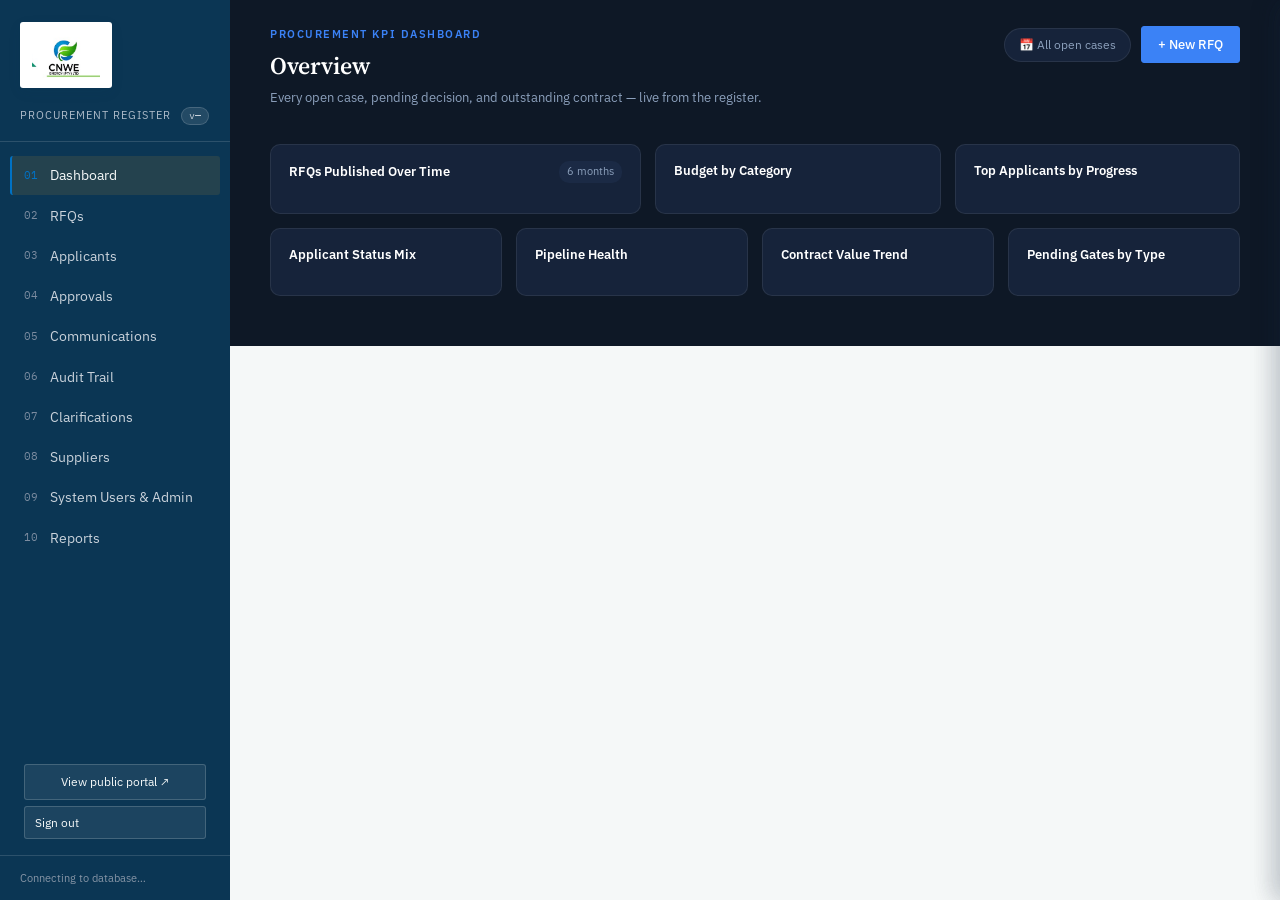
==== admin.html @ 9f0f5bbd "Remove Chart.js script from admin.html" ====
<!DOCTYPE html>
<!-- RFQ Hub — version 2.38.4 (2026-08-27). See VERSION_INFO in the script for the full changelog. -->
<html lang="en">
<head>
<meta charset="UTF-8">
<meta name="viewport" content="width=device-width, initial-scale=1.0">
<link rel="preconnect" href="https://fonts.googleapis.com">
<link href="https://fonts.googleapis.com/css2?family=Source+Serif+4:opsz,wght@8..60,400;8..60,600;8..60,700&family=IBM+Plex+Sans:wght@400;500;600&family=IBM+Plex+Mono:wght@400;500&display=swap" rel="stylesheet">
<link rel="stylesheet" href="styles.css">
<link rel="manifest" href="manifest.json">
<link rel="icon" href="favicon-32.png">
<link rel="apple-touch-icon" href="apple-touch-icon.png">
<meta name="theme-color" content="#0B3654">
<title>CNWE Energy (Pty) Ltd — Admin Console</title>
</head>
<body>

<div id="app">
  <button class="mobile-nav-toggle" id="mobile-nav-toggle" onclick="toggleSidebar()" aria-label="Open menu">☰</button>
  <div class="sidebar" id="sidebar">
    <div class="brand">
      <div class="logo-plate"><img src="[data-uri]" alt="CNWE Energy logo"></div>
      <div class="sub">Procurement Register <span class="version-badge" id="version-badge" title="Loading changelog…">v—</span></div>
    </div>
    <nav class="tabs" id="tabs">
      <div class="tab active" data-view="dashboard"><span class="num">01</span><span class="label">Dashboard</span></div>
      <div class="tab" data-view="rfqs"><span class="num">02</span><span class="label">RFQs</span></div>
      <div class="tab" data-view="applicants"><span class="num">03</span><span class="label">Applicants</span></div>
      <div class="tab" data-view="approvals"><span class="num">04</span><span class="label">Approvals</span></div>
      <div class="tab" data-view="comms"><span class="num">05</span><span class="label">Communications</span></div>
      <div class="tab" data-view="audit"><span class="num">06</span><span class="label">Audit Trail</span></div>
      <div class="tab" data-view="clarifications"><span class="num">07</span><span class="label">Clarifications</span></div>
      <div class="tab" data-view="suppliers"><span class="num">08</span><span class="label">Suppliers</span></div>
      <div class="tab" data-view="employees"><span class="num">09</span><span class="label">System Users &amp; Admin</span></div>
      <div class="tab" data-view="reports"><span class="num">10</span><span class="label">Reports</span></div>
    </nav>
    <div class="role-toggle">
      <a id="btn-public" href="index.html" target="_blank" rel="noopener" style="display:block; text-align:center; text-decoration:none;">View public portal ↗</a>
      <button id="install-btn-sidebar" style="display:none; margin-top:6px;" onclick="triggerInstall()">📥 Install as desktop app</button>
      <button id="btn-signout" style="margin-top:6px;">Sign out</button>
    </div>
    <div class="sidebar-foot" id="sidebar-foot">Connecting to database…</div>
  </div>

  <main id="admin-main">

    <!-- DASHBOARD -->
    <section class="view active" id="view-dashboard">
      <div class="kpi-dash">
        <div class="kd-topbar">
          <div>
            <div class="kd-eyebrow">Procurement KPI Dashboard</div>
            <h2 class="kd-title">Overview</h2>
            <div class="kd-desc">Every open case, pending decision, and outstanding contract — live from the register.</div>
          </div>
          <div style="display:flex; align-items:center; gap:10px;">
            <span class="kd-chip">📅 All open cases</span>
            <button class="btn gold" onclick="openNewRfq()">+ New RFQ</button>
          </div>
        </div>

        <div class="kd-stats" id="kd-stats"></div>

        <div class="kd-grid">
          <div class="kd-panel">
            <div class="kd-panel-head"><h4>RFQs Published Over Time</h4><span class="kd-tag">6 months</span></div>
            <div id="kd-bars"></div>
          </div>
          <div class="kd-panel">
            <div class="kd-panel-head"><h4>Budget by Category</h4></div>
            <div id="kd-donut1"></div>
          </div>
          <div class="kd-panel">
            <div class="kd-panel-head"><h4>Top Applicants by Progress</h4></div>
            <div id="kd-rank"></div>
          </div>
        </div>

        <div class="kd-grid2">
          <div class="kd-panel">
            <div class="kd-panel-head"><h4>Applicant Status Mix</h4></div>
            <div id="kd-donut2"></div>
          </div>
          <div class="kd-panel">
            <div class="kd-panel-head"><h4>Pipeline Health</h4></div>
            <div id="kd-gauge"></div>
          </div>
          <div class="kd-panel">
            <div class="kd-panel-head"><h4>Contract Value Trend</h4></div>
            <div id="kd-line"></div>
          </div>
          <div class="kd-panel">
            <div class="kd-panel-head"><h4>Pending Gates by Type</h4></div>
            <div id="kd-minibar"></div>
          </div>
        </div>
      </div>
    </section>

    <!-- RFQs -->
    <section class="view" id="view-rfqs">
      <div class="page-head">
        <div>
          <div class="eyebrow">Register</div>
          <h1>Requests for quotation</h1>
          <div class="desc">Each RFQ carries a controlled status — nothing here is free text.</div>
        </div>
        <div style="display:flex; gap:8px;">
          <button class="btn secondary" onclick="printRfqList()">🖨 Print / Download List</button>
          <button class="btn gold" onclick="openNewRfq()">+ New RFQ</button>
        </div>
      </div>
      <div style="display:flex; gap:10px; flex-wrap:wrap; margin-bottom:14px;">
        <select id="rfq-filter-category" onchange="renderRfqs()" style="width:auto; min-width:160px;"><option value="all">All types</option></select>
        <select id="rfq-filter-status" onchange="renderRfqs()" style="width:auto; min-width:160px;"><option value="all">All statuses</option></select>
        <label style="display:flex; align-items:center; gap:6px; margin:0; font-weight:400; font-size:12.5px; color:var(--ink-2);">Closes after
          <input type="date" id="rfq-filter-date-from" onchange="renderRfqs()" style="width:auto;">
        </label>
        <label style="display:flex; align-items:center; gap:6px; margin:0; font-weight:400; font-size:12.5px; color:var(--ink-2);">Closes before
          <input type="date" id="rfq-filter-date-to" onchange="renderRfqs()" style="width:auto;">
        </label>
        <button class="btn secondary small" onclick="clearRfqFilters()">Clear filters</button>
      </div>
      <div class="panel">
        <div class="panel-body" style="padding:0;">
          <table id="rfq-table"></table>
        </div>
      </div>
    </section>

    <!-- CLARIFICATIONS -->
    <section class="view" id="view-clarifications">
      <div class="page-head">
        <div>
          <div class="eyebrow">Q&amp;A</div>
          <h1>Requests for clarification</h1>
          <div class="desc">Questions from prospective bidders. Answer privately to just them, or publish so every current and future bidder on that tender sees the same information.</div>
        </div>
        <div style="display:flex; gap:10px; align-items:center; flex-wrap:wrap;">
          <select id="clar-filter-rfq" onchange="renderClarifications()" style="width:auto; min-width:220px;"><option value="all">All RFQs</option></select>
          <button class="btn gold" id="btn-issue-addendum" onclick="openIssueAddendum()" style="display:none;">+ Issue addendum</button>
        </div>
      </div>
      <div class="panel">
        <div class="panel-body" style="padding:0;">
          <table id="clar-table"></table>
        </div>
      </div>
    </section>

    <section class="view" id="view-suppliers">
      <div class="page-head">
        <div>
          <div class="eyebrow">Registry</div>
          <h1>Supplier database</h1>
          <div class="desc">Businesses registered on the Contractor Hub, synced here automatically — plus anyone added directly. Click a row for their full profile and documents.</div>
        </div>
        <button class="btn gold" onclick="openAddSupplier()">+ Add supplier</button>
      </div>
      <div style="display:flex; gap:10px; flex-wrap:wrap; margin-bottom:14px;">
        <input type="text" id="sup-search" placeholder="Search name, company, or email…" oninput="renderSuppliers()" style="max-width:320px;">
        <select id="sup-filter-province" onchange="renderSuppliers()"><option value="all">All provinces</option></select>
      </div>
      <div class="panel">
        <div class="panel-body" style="padding:0;">
          <table id="suppliers-table"></table>
        </div>
      </div>
    </section>

    <!-- APPLICANTS (kanban) -->
    <section class="view" id="view-applicants">
      <div class="page-head">
        <div>
          <div class="eyebrow">Case pipeline</div>
          <h1>Applicant pipeline</h1>
          <div class="desc">Applicants move stage by stage — no one skips a gate without a recorded approval.</div>
        </div>
        <select id="rfq-filter" style="width:auto;" onchange="renderApplicants()"></select>
      </div>
      <div class="kanban-scroll">
        <div class="kanban" id="kanban"></div>
      </div>
    </section>

    <!-- APPROVALS -->
    <section class="view" id="view-approvals">
      <div class="page-head">
        <div>
          <div class="eyebrow">Decision gates</div>
          <h1>Approvals awaiting a decision-maker</h1>
          <div class="desc">The system can flag missing information and calculate scores — it never decides a winner on its own.</div>
        </div>
      </div>
      <div id="approvals-list"></div>

      <div class="page-head" style="margin-top:8px;">
        <div>
          <div class="eyebrow">Evaluation</div>
          <h1 style="font-size:20px;">Scores &amp; ranking</h1>
          <div class="desc">Every applicant scored against the same fixed criteria, ranked highest to lowest, so a recommendation points to a number — not a preference.</div>
        </div>
        <select id="rank-filter-rfq" onchange="renderRankings()" style="width:auto; min-width:220px;"><option value="all">All RFQs</option></select>
        <select id="rank-sort-by" onchange="renderRankings()" style="width:auto; min-width:150px;">
          <option value="score">Sort by score</option>
          <option value="price">Sort by price</option>
        </select>
      </div>
      <div class="panel">
        <div class="panel-body" style="padding:0;">
          <div id="rank-table"></div>
        </div>
      </div>
    </section>

    <!-- COMMUNICATIONS -->
    <section class="view" id="view-comms">
      <div class="page-head">
        <div>
          <div class="eyebrow">Templates</div>
          <h1>Automated communications</h1>
          <div class="desc">Every message merges the RFQ number, RFQ title, applicant name, business name and reference — and every regret or progression email requires approval before release.</div>
        </div>
      </div>
      <div id="comms-list"></div>

      <div class="page-head" style="margin-top:8px;">
        <div>
          <div class="eyebrow">Live activity</div>
          <h1 style="font-size:20px;">Email log</h1>
          <div class="desc" id="email-log-status">Every triggered email is logged here, whether or not real sending is configured yet.</div>
        </div>
      </div>
      <div class="panel">
        <div class="panel-body" style="padding:0;">
          <table id="email-log-table"></table>
        </div>
      </div>
    </section>

    <!-- AUDIT -->
    <section class="view" id="view-audit">
      <div class="page-head">
        <div>
          <div class="eyebrow">Immutable record</div>
          <h1>Audit trail</h1>
          <div class="desc">Every action is date- and time-stamped. Nothing here can be deleted — only superseded by a new entry.</div>
        </div>
        <button class="btn secondary" onclick="exportAudit()">Export as .txt</button>
      </div>
      <div class="panel"><div class="panel-body" id="audit-list"></div></div>
    </section>

    <!-- EMPLOYEES -->
    <section class="view" id="view-employees">
      <div class="page-head">
        <div>
          <div class="eyebrow">Access control</div>
          <h1>System Users &amp; Admin</h1>
          <div class="desc">Manage who can sign in and what they can do. More admin tools will live here over time.</div>
        </div>
      </div>
      <div class="panel">
        <div class="panel-head"><h3>Employee Access</h3><button class="btn gold small" onclick="openAddEmployee()">+ Add employee</button></div>
        <div class="panel-body" style="padding:0 18px 12px 18px; font-size:12.5px; color:var(--ink-3);">Everyone below can sign in to the admin console. What they can actually do depends on the permissions ticked per person — no permissions means read-only access. Only a super admin can add, edit, or remove employees.</div>
        <div class="panel-body" style="padding:0;">
          <table id="employees-table"></table>
        </div>
      </div>
    </section>

    <!-- REPORTS -->
    <section class="view" id="view-reports">
      <div class="page-head">
        <div>
          <div class="eyebrow">Insights</div>
          <h1>Reports</h1>
          <div class="desc">Select a date range and sections, then generate a branded report you can download as PDF or Word.</div>
        </div>
      </div>
      <div class="panel">
        <div class="panel-head"><h3>Report Settings</h3></div>
        <div class="panel-body" style="padding:18px;">
          <div style="display:flex; flex-wrap:wrap; gap:16px; align-items:flex-end; margin-bottom:20px;">
            <div>
              <label style="font-weight:600; display:block; margin-bottom:6px; font-size:13px; color:var(--ink-2);">From</label>
              <input type="date" id="cnwe-report-date-from" style="padding:8px 12px; border:1px solid var(--stroke); border-radius:var(--radius); font-size:14px; background:var(--paper-2); color:var(--ink);">
            </div>
            <div>
              <label style="font-weight:600; display:block; margin-bottom:6px; font-size:13px; color:var(--ink-2);">To</label>
              <input type="date" id="cnwe-report-date-to" style="padding:8px 12px; border:1px solid var(--stroke); border-radius:var(--radius); font-size:14px; background:var(--paper-2); color:var(--ink);">
            </div>
            <div style="display:flex; gap:8px;">
              <button class="btn secondary small" onclick="setCnweReportRange('week')">This Week</button>
              <button class="btn secondary small" onclick="setCnweReportRange('month')">This Month</button>
              <button class="btn secondary small" onclick="setCnweReportRange('quarter')">This Quarter</button>
              <button class="btn secondary small" onclick="setCnweReportRange('year')">This Year</button>
            </div>
          </div>
          <div style="margin-bottom:20px;">
            <label style="font-weight:600; display:block; margin-bottom:8px; font-size:13px; color:var(--ink-2);">Include in Report:</label>
            <div style="display:flex; flex-wrap:wrap; gap:12px;">
              <label style="display:flex; align-items:center; gap:6px; font-size:13px; cursor:pointer; color:var(--ink);"><input type="checkbox" id="cnwe-rpt-summary" checked> Executive Summary</label>
              <label style="display:flex; align-items:center; gap:6px; font-size:13px; cursor:pointer; color:var(--ink);"><input type="checkbox" id="cnwe-rpt-rfqs" checked> RFQ Register</label>
              <label style="display:flex; align-items:center; gap:6px; font-size:13px; cursor:pointer; color:var(--ink);"><input type="checkbox" id="cnwe-rpt-status-chart" checked> RFQ Status Chart</label>
              <label style="display:flex; align-items:center; gap:6px; font-size:13px; cursor:pointer; color:var(--ink);"><input type="checkbox" id="cnwe-rpt-apps-chart" checked> Applications per RFQ</label>
              <label style="display:flex; align-items:center; gap:6px; font-size:13px; cursor:pointer; color:var(--ink);"><input type="checkbox" id="cnwe-rpt-suppliers" checked> Supplier Overview</label>
              <label style="display:flex; align-items:center; gap:6px; font-size:13px; cursor:pointer; color:var(--ink);"><input type="checkbox" id="cnwe-rpt-submissions" checked> Submission Status</label>
              <label style="display:flex; align-items:center; gap:6px; font-size:13px; cursor:pointer; color:var(--ink);"><input type="checkbox" id="cnwe-rpt-clarifications" checked> Clarifications</label>
            </div>
          </div>
          <div style="display:flex; gap:10px; flex-wrap:wrap;">
            <button class="btn gold" onclick="generateCnweReport()">Generate Report</button>
            <button class="btn secondary" id="cnwe-report-pdf-btn" style="display:none;" onclick="downloadCnweReportPDF()">Download PDF</button>
            <button class="btn secondary" id="cnwe-report-word-btn" style="display:none;" onclick="downloadCnweReportWord()">Download Word</button>
          </div>
        </div>
      </div>
      <div id="cnwe-report-output" style="margin-top:20px;"></div>
    </section>

  </main>

  <!-- ================= LOGIN ================= -->
  <div id="login-view" style="width:100%; min-height:100vh; align-items:center; justify-content:center; background:#0E1826;">
    <div class="login-card">
      <div class="logo-plate" style="margin-bottom:14px;"><img src="" alt="" id="login-logo-slot"></div>
      <h2 class="serif" style="margin:0 0 4px 0; font-size:20px; color:#fff;">Staff sign in</h2>
      <div style="font-size:12.5px; color:#8CA0BC; margin-bottom:18px;">RFQ Hub admin console — authorised procurement staff only.</div>
      <label style="color:#C9D2DB;">Email</label>
      <input type="text" id="login-email" placeholder="you@company.com" autocomplete="username">
      <label style="color:#C9D2DB;">Password</label>
      <input type="password" id="login-password" placeholder="••••••••" autocomplete="current-password">
      <div id="login-error" style="display:none; color:#F87171; font-size:12px; margin-top:10px;"></div>
      <button class="btn gold" id="login-submit-btn" style="width:100%; margin-top:16px;" onclick="acknowledgePopiaThenSubmit()">Sign in</button>
      <a class="btn secondary" style="display:block; width:100%; margin-top:8px; background:transparent; border-color:rgba(255,255,255,0.18); color:#C9D2DB; text-align:center; text-decoration:none; box-sizing:border-box;" href="index.html">← Back to public portal</a>
      <button class="btn secondary" id="install-btn-login" style="display:none; width:100%; margin-top:8px; background:transparent; border-color:rgba(255,255,255,0.18); color:#C9D2DB;" onclick="triggerInstall()">📥 Install as desktop app</button>
    </div>

  </div>

  <div id="change-password-view" style="display:none; width:100%; min-height:100vh; align-items:center; justify-content:center; background:#0E1826;">
    <div class="login-card">
      <div class="logo-plate" style="margin-bottom:14px;"><img src="" alt="" id="cp-logo-slot"></div>
      <h2 class="serif" style="margin:0 0 4px 0; font-size:20px; color:#fff;">Set your password</h2>
      <div style="font-size:12.5px; color:#8CA0BC; margin-bottom:18px;">This is your first time signing in. Choose a password only you know before continuing — the temporary one you were given won't work again after this.</div>
      <label style="color:#C9D2DB;">New password</label>
      <input type="password" id="cp-password" placeholder="At least 8 characters" autocomplete="new-password">
      <label style="color:#C9D2DB;">Confirm new password</label>
      <input type="password" id="cp-password-confirm" placeholder="Re-enter the same password" autocomplete="new-password">
      <div id="cp-error" style="display:none; color:#F87171; font-size:12px; margin-top:10px;"></div>
      <button class="btn gold" id="cp-submit-btn" style="width:100%; margin-top:16px;" onclick="submitPasswordChange()">Set password and continue</button>
    </div>
  </div>
</div>

<div class="overlay" id="overlay" onclick="closeAll()"></div>

<div class="modal" id="modal-popia-signin">
  <div class="modal-head"><h3>Your information is protected</h3><button class="drawer-close" style="position:static;" onclick="closeAll()">✕</button></div>
  <div class="modal-body" style="font-size:13px; color:var(--ink-2); line-height:1.6;">
    <p style="margin-top:0;">This admin console processes personal information relating to tender applicants and staff — including names, contact details, submitted documents, and records of decisions and system activity.</p>
    <p style="margin-bottom:0;">All information is handled in accordance with South Africa's <strong>Protection of Personal Information Act (POPIA)</strong>. Access is restricted to authorised staff, and every action in this system is logged for accountability.</p>
  </div>
  <div class="modal-foot">
    <button class="btn gold" onclick="acknowledgePopia('signin')">I understand — continue</button>
  </div>
</div>

<div class="drawer" id="applicant-drawer">
  <div class="drawer-head">
    <button class="drawer-close" onclick="closeAll()">✕</button>
    <div class="eyebrow" id="ad-ref"></div>
    <h2 class="serif" id="ad-business" style="margin:2px 0 4px 0; font-size:19px;"></h2>
    <div id="ad-status"></div>
  </div>
  <div class="drawer-body">
    <h3 style="font-size:13px; text-transform:uppercase; letter-spacing:0.06em; color:var(--ink-3); margin-bottom:8px;">Case details</h3>
    <div id="ad-fields"></div>

    <div id="ad-proposal"></div>

    <h3 style="font-size:13px; text-transform:uppercase; letter-spacing:0.06em; color:var(--ink-3); margin:22px 0 4px 0;">Documents submitted</h3>
    <div id="ad-docs"></div>

    <div id="ad-evaluation"></div>

    <h3 style="font-size:13px; text-transform:uppercase; letter-spacing:0.06em; color:var(--ink-3); margin:22px 0 4px 0;">Assigned to</h3>
    <div id="ad-assigned"></div>

    <div id="ad-info-requests"></div>

    <h3 style="font-size:13px; text-transform:uppercase; letter-spacing:0.06em; color:var(--ink-3); margin:22px 0 4px 0;">Advance stage</h3>
    <div id="ad-actions" style="display:flex; gap:8px; flex-wrap:wrap; margin-bottom:8px;"></div>

    <h3 style="font-size:13px; text-transform:uppercase; letter-spacing:0.06em; color:var(--ink-3); margin:22px 0 4px 0;">Status history</h3>
    <div class="timeline" id="ad-timeline"></div>
  </div>
</div>

<div class="drawer" id="supplier-drawer">
  <div class="drawer-head">
    <button class="drawer-close" onclick="closeAll()">✕</button>
    <div class="eyebrow" id="sd-ref"></div>
    <h2 class="serif" id="sd-company" style="margin:2px 0 4px 0; font-size:19px;"></h2>
    <div id="sd-status"></div>
  </div>
  <div class="drawer-body">
    <h3 style="font-size:13px; text-transform:uppercase; letter-spacing:0.06em; color:var(--ink-3); margin-bottom:8px;">Contact details</h3>
    <div id="sd-contact-fields"></div>

    <h3 style="font-size:13px; text-transform:uppercase; letter-spacing:0.06em; color:var(--ink-3); margin:22px 0 4px 0;">Business profile</h3>
    <div id="sd-profile-fields"></div>

    <h3 style="font-size:13px; text-transform:uppercase; letter-spacing:0.06em; color:var(--ink-3); margin:22px 0 4px 0;">Compliance documents</h3>
    <div id="sd-docs"></div>
  </div>
</div>

<div class="modal" id="modal-newrfq">
  <div class="modal-head"><h3 id="nr-modal-title">New RFQ record</h3><button class="drawer-close" style="position:static;" onclick="closeAll()">✕</button></div>
  <div class="modal-body">
    <label>Title</label>
    <input type="text" id="nr-title" placeholder="e.g. Supply of office furniture — regional offices">
    <label>Category</label>
    <input type="text" id="nr-category" placeholder="e.g. Goods, Works, Services">
    <label>Estimated budget (ZAR)</label>
    <input type="number" id="nr-budget" placeholder="e.g. 450000">
    <div class="modal-date-row">
      <div style="flex:1;"><label>Opens</label><input type="date" id="nr-open"></div>
      <div style="flex:1;"><label>Closes</label><input type="datetime-local" id="nr-close"></div>
    </div>
    <label>Province(s)</label>
    <div id="nr-provinces" style="display:flex; flex-wrap:wrap; gap:6px 16px; padding:10px 12px; background:var(--paper-2); border-radius:var(--radius); margin-bottom:4px;">
      <label style="display:flex; align-items:center; gap:5px; font-weight:400; margin:0;"><input type="checkbox" class="nr-province-cb" value="Eastern Cape" style="width:auto;"> Eastern Cape</label>
      <label style="display:flex; align-items:center; gap:5px; font-weight:400; margin:0;"><input type="checkbox" class="nr-province-cb" value="Free State" style="width:auto;"> Free State</label>
      <label style="display:flex; align-items:center; gap:5px; font-weight:400; margin:0;"><input type="checkbox" class="nr-province-cb" value="Gauteng" style="width:auto;"> Gauteng</label>
      <label style="display:flex; align-items:center; gap:5px; font-weight:400; margin:0;"><input type="checkbox" class="nr-province-cb" value="KwaZulu-Natal" style="width:auto;"> KwaZulu-Natal</label>
      <label style="display:flex; align-items:center; gap:5px; font-weight:400; margin:0;"><input type="checkbox" class="nr-province-cb" value="Limpopo" style="width:auto;"> Limpopo</label>
      <label style="display:flex; align-items:center; gap:5px; font-weight:400; margin:0;"><input type="checkbox" class="nr-province-cb" value="Mpumalanga" style="width:auto;"> Mpumalanga</label>
      <label style="display:flex; align-items:center; gap:5px; font-weight:400; margin:0;"><input type="checkbox" class="nr-province-cb" value="Northern Cape" style="width:auto;"> Northern Cape</label>
      <label style="display:flex; align-items:center; gap:5px; font-weight:400; margin:0;"><input type="checkbox" class="nr-province-cb" value="North West" style="width:auto;"> North West</label>
      <label style="display:flex; align-items:center; gap:5px; font-weight:400; margin:0;"><input type="checkbox" class="nr-province-cb" value="Western Cape" style="width:auto;"> Western Cape</label>
    </div>
    <div style="font-size:11.5px; color:var(--ink-3); margin:-2px 0 8px 0;">Select where this tender applies. When published, suppliers registered in any of these provinces (or registered for all provinces) are emailed automatically. Leave none selected to notify every active supplier regardless of province.</div>
    <label>Town / city (optional)</label>
    <input type="text" id="nr-town" placeholder="e.g. Boshof, or leave blank if not site-specific">
    <div style="font-size:11.5px; color:var(--ink-3); margin:-2px 0 8px 0;">Shown alongside the province(s) on the public listing, for tenderers' reference only — it has no effect on which suppliers get notified.</div>
    <label>Assign approver(s)</label>
    <div id="nr-approver-list"></div>
    <select id="nr-approver-add" onchange="if(this.value) addNrApprover(this.value); this.value='';">
      <option value="">+ Assign someone…</option>
    </select>
    <div style="font-size:11.5px; color:var(--ink-3); margin:4px 0 8px 0;">Only staff with Approve &amp; Publish RFQs permission are listed. Assigning someone new emails them that this RFQ needs their attention.</div>
    <label>Scope summary</label>
    <textarea id="nr-desc" placeholder="Short public-facing description of what's being procured"></textarea>

    <label>Required documents</label>
    <div style="font-size:11.5px; color:var(--ink-3); margin:-2px 0 8px 0;">These are shown to tenderers on the public listing before they apply, and they'll be asked to upload each one with their application.</div>
    <div id="nr-doclist"></div>
    <div style="display:flex; gap:8px; margin-top:6px;">
      <input type="text" id="nr-doc-input" placeholder="e.g. Tax clearance certificate" style="flex:1;">
      <label style="display:flex; align-items:center; gap:5px; margin:0; white-space:nowrap; font-weight:400;"><input type="checkbox" id="nr-doc-mandatory" checked style="width:auto;"> Mandatory</label>
      <button type="button" class="btn secondary small" onclick="addDocRequirement()">Add</button>
    </div>

    <label>Tender documents</label>
    <div style="font-size:11.5px; color:var(--ink-3); margin:-2px 0 8px 0;">Reference material for tenderers — specifications, drawings, terms, etc. Publicly downloadable once the RFQ is published.</div>
    <div id="nr-attachlist"></div>
    <label class="upload-btn" style="display:inline-block; margin-top:4px;">Choose file to attach<input type="file" id="nr-attach-input" onchange="handleRfqAttachment(this)" style="display:none;"></label>

    <div style="margin-top:14px; padding:10px 12px; background:var(--paper-2); border-radius:var(--radius); font-size:12px; color:var(--ink-2);" id="nr-modal-note">
      This record is created as <strong>Draft</strong>. Publishing requires sign-off from the Procurement Manager or delegated authority — recorded as a decision gate.
    </div>
  </div>
  <div class="modal-foot">
    <button class="btn secondary" onclick="closeAll()">Cancel</button>
    <button class="btn gold" id="nr-save-btn" onclick="createRfq()">Save as Draft</button>
  </div>
</div>

<div class="modal" id="modal-idle-warning">
  <div class="modal-head"><h3>Still there?</h3></div>
  <div class="modal-body">
    <p style="margin:0; font-size:13.5px; color:var(--ink-2); line-height:1.6;">You've been inactive for a while. For security, you'll be automatically signed out in about 2 minutes unless you confirm you're still here.</p>
  </div>
  <div class="modal-foot">
    <button class="btn gold" style="width:100%;" onclick="resetIdleTimer(); closeAll();">Stay signed in</button>
  </div>
</div>

<div class="modal" id="modal-evaluation">
  <div class="modal-head"><h3>Evaluate applicant</h3><button class="drawer-close" style="position:static;" onclick="closeAll()">✕</button></div>
  <div class="modal-body">
    <div id="eval-context" style="font-size:12.5px; color:var(--ink-3); margin-bottom:10px;"></div>
    <div id="eval-criteria-list"></div>
    <div style="margin-top:14px; padding-top:12px; border-top:1px solid var(--line); display:flex; justify-content:space-between; align-items:center;">
      <span style="font-weight:600; font-size:13px;">Total score</span>
      <span id="eval-total" class="mono" style="font-weight:600; font-size:16px;">0 / 100</span>
    </div>
    <label style="margin-top:14px; font-weight:600; display:block;">Conflict-of-interest declaration</label>
    <label style="display:flex; align-items:flex-start; gap:8px; margin-top:6px; font-weight:400;">
      <input type="radio" name="eval-coi" id="eval-coi-none" style="width:auto; margin-top:3px;" onchange="toggleEvalConflictUI()">
      <span>No, I have no conflict of interest regarding this vendor</span>
    </label>
    <label style="display:flex; align-items:flex-start; gap:8px; margin-top:6px; font-weight:400;">
      <input type="radio" name="eval-coi" id="eval-coi-yes" style="width:auto; margin-top:3px;" onchange="toggleEvalConflictUI()">
      <span>Yes, I have a conflict of interest — a personal, family, or financial connection, or anything else that could reasonably be seen to affect my scoring</span>
    </label>
    <div id="eval-coi-prompt-note" style="margin-top:10px; padding:10px 12px; background:var(--paper-2); border-radius:var(--radius); font-size:12px; color:var(--ink-2);">
      Please confirm whether you have a conflict of interest before this evaluation can be saved.
    </div>
    <div id="eval-conflict-notes-wrap" style="display:none; margin-top:8px;">
      <label>Nature of the conflict</label>
      <textarea id="eval-conflict-notes" placeholder="Describe the nature of the conflict"></textarea>
    </div>
    <div id="eval-coi-blocked-note" style="display:none; margin-top:10px; padding:10px 12px; background:#FBEAE6; border:1px solid var(--rust); border-radius:var(--radius); font-size:12px; color:var(--rust);">
      Because you've declared a conflict, you can't score this applicant yourself. Log your recusal below, then hand this case to a colleague who doesn't have a conflict.
    </div>
  </div>
  <div class="modal-foot">
    <button class="btn secondary" onclick="closeAll()">Cancel</button>
    <button class="btn gold" id="eval-save-btn" onclick="submitEvaluation()">Save evaluation</button>
    <button class="btn secondary" id="eval-recuse-btn" style="display:none;" onclick="submitEvalRecusal()">Log recusal &amp; step back</button>
  </div>
</div>

<div class="modal" id="modal-clarification-answer">
  <div class="modal-head"><h3>Answer this question</h3><button class="drawer-close" style="position:static;" onclick="closeAll()">✕</button></div>
  <div class="modal-body">
    <div id="clar-answer-context" style="font-size:13px; color:var(--ink); margin-bottom:12px; padding:10px 12px; background:var(--paper-2); border-radius:var(--radius);"></div>
    <label>Answer</label>
    <textarea id="clar-answer-text" placeholder="Your response to this question" style="min-height:100px;"></textarea>
    <label>Visibility</label>
    <div style="display:flex; flex-direction:column; gap:8px; margin-top:4px; font-size:13px;">
      <label style="display:flex; align-items:flex-start; gap:8px; margin:0; font-weight:400;">
        <input type="radio" name="clar-visibility" id="clar-vis-private" value="private" checked style="width:auto; margin-top:3px;">
        <span>Reply privately — only this bidder sees the answer</span>
      </label>
      <label style="display:flex; align-items:flex-start; gap:8px; margin:0; font-weight:400;">
        <input type="radio" name="clar-visibility" id="clar-vis-public" value="public" style="width:auto; margin-top:3px;">
        <span>Publish for all bidders — appears on the public tender listing, and every applicant who's already applied gets emailed</span>
      </label>
    </div>
  </div>
  <div class="modal-foot">
    <button class="btn secondary" onclick="closeAll()">Cancel</button>
    <button class="btn gold" onclick="submitClarificationAnswer()">Send answer</button>
  </div>
</div>

<div class="modal" id="modal-issue-addendum">
  <div class="modal-head"><h3>Issue an addendum / clarification</h3><button class="drawer-close" style="position:static;" onclick="closeAll()">✕</button></div>
  <div class="modal-body">
    <div style="font-size:13px; color:var(--ink); margin-bottom:12px; padding:10px 12px; background:var(--paper-2); border-radius:var(--radius);">Published straight to the public tender listing for the RFQ you choose, without needing a bidder to ask a question first.</div>
    <label>RFQ</label>
    <select id="add-rfq"></select>
    <label>Title</label>
    <input type="text" id="add-title" placeholder="e.g. Addendum 1 — Closing date extended / Clarification on site access">
    <label>Details</label>
    <textarea id="add-text" placeholder="The full text of the addendum or clarification" style="min-height:140px;"></textarea>
    <label style="display:flex; align-items:flex-start; gap:8px; margin-top:12px; font-weight:400; font-size:13px;">
      <input type="checkbox" id="add-notify" checked style="width:auto; margin-top:3px;">
      <span>Also email everyone who has already applied to this RFQ (excludes unsuccessful applicants)</span>
    </label>
  </div>
  <div class="modal-foot">
    <button class="btn secondary" onclick="closeAll()">Cancel</button>
    <button class="btn gold" onclick="submitIssueAddendum()">Publish addendum</button>
  </div>
</div>

<div class="modal" id="modal-info-request">
  <div class="modal-head"><h3>Request more information</h3><button class="drawer-close" style="position:static;" onclick="closeAll()">✕</button></div>
  <div class="modal-body">
    <div id="ir-context" style="font-size:13px; color:var(--ink); margin-bottom:12px; padding:10px 12px; background:var(--paper-2); border-radius:var(--radius);"></div>
    <label>What do you need from them?</label>
    <textarea id="ir-question" placeholder="e.g. Please provide an updated B-BBEE certificate, as the one on file has expired." style="min-height:100px;"></textarea>
    <p style="font-size:11px; color:var(--ink-3); margin-top:4px;">This is emailed to the applicant directly, along with a secure link where they can reply with text and upload documents. Write it as you'd want them to read it.</p>
  </div>
  <div class="modal-foot">
    <button class="btn secondary" onclick="closeAll()">Cancel</button>
    <button class="btn gold" onclick="submitInfoRequest()">Send request</button>
  </div>
</div>

<div class="modal" id="modal-add-supplier">
  <div class="modal-head"><h3>Add supplier</h3><button class="drawer-close" style="position:static;" onclick="closeAll()">✕</button></div>
  <div class="modal-body">
    <label>Company name</label>
    <input type="text" id="as-company" placeholder="Registered business name">
    <label>Contact name</label>
    <input type="text" id="as-name" placeholder="Name of the person to contact">
    <label>Email</label>
    <input type="email" id="as-email" placeholder="contact@company.co.za">
    <label>Phone</label>
    <input type="text" id="as-phone" placeholder="e.g. 082 123 4567 (optional)">
    <p style="font-size:11px; color:var(--ink-3); margin-top:4px;">Used only to notify this business when a new tender is published — not linked to any specific application.</p>
  </div>
  <div class="modal-foot">
    <button class="btn secondary" onclick="closeAll()">Cancel</button>
    <button class="btn gold" onclick="submitAddSupplier()">Add supplier</button>
  </div>
</div>

<div class="modal" id="modal-extend-date">
  <div class="modal-head"><h3>Extend closing date</h3><button class="drawer-close" style="position:static;" onclick="closeAll()">✕</button></div>
  <div class="modal-body">
    <div id="ext-context" style="font-size:12.5px; color:var(--ink-3); margin-bottom:10px;"></div>
    <label>New closing date</label>
    <input type="datetime-local" id="ext-new-date">
    <label>Reason for the extension</label>
    <textarea id="ext-reason" placeholder="This will be shown publicly on the tender listing, exactly as written"></textarea>
    <div style="margin-top:10px; padding:10px 12px; background:var(--paper-2); border-radius:var(--radius); font-size:12px; color:var(--ink-2);">
      No applications on this RFQ can be reviewed until it closes. Extending the date is the only change allowed while it's still open, and the new date and reason are published on the public listing for full transparency.
    </div>
  </div>
  <div class="modal-foot">
    <button class="btn secondary" onclick="closeAll()">Cancel</button>
    <button class="btn gold" onclick="submitExtendDate()">Extend &amp; publish notice</button>
  </div>
</div>

<div class="modal" id="modal-rfq-status-request">
  <div class="modal-head"><h3>Request a status change</h3><button class="drawer-close" style="position:static;" onclick="closeAll()">✕</button></div>
  <div class="modal-body">
    <div id="rsr-context" style="font-size:12.5px; color:var(--ink-3); margin-bottom:10px;"></div>
    <label>New status</label>
    <select id="rsr-target">
      <option value="Paused">Paused</option>
      <option value="Under Review">Under Review</option>
      <option value="Cancelled">Cancelled</option>
    </select>
    <label>Reason</label>
    <textarea id="rsr-reason" placeholder="Why is this status change being requested?"></textarea>
    <div style="margin-top:12px; padding:10px 12px; background:var(--paper-2); border-radius:var(--radius); font-size:12px; color:var(--ink-2);">
      This doesn't take effect immediately — it needs to be reviewed and approved by someone with Approve & Publish RFQs permission.
    </div>
  </div>
  <div class="modal-foot">
    <button class="btn secondary" onclick="closeAll()">Cancel</button>
    <button class="btn gold" onclick="submitRfqStatusRequest()">Submit for review</button>
  </div>
</div>

<div class="modal" id="modal-rfq-status-review">
  <div class="modal-head"><h3>Review status change request</h3><button class="drawer-close" style="position:static;" onclick="closeAll()">✕</button></div>
  <div class="modal-body">
    <div id="rsv-context" style="font-size:13px; color:var(--ink); margin-bottom:12px;"></div>
    <label>Your name</label>
    <input type="text" id="rsv-name" placeholder="Full name">
    <label>Role</label>
    <input type="text" id="rsv-role" placeholder="e.g. Procurement Manager">
    <label>Comment (optional)</label>
    <textarea id="rsv-comment" placeholder="Any notes on this decision"></textarea>
  </div>
  <div class="modal-foot">
    <button class="btn secondary" onclick="closeAll()">Cancel</button>
    <button class="btn danger" onclick="resolveRfqStatusRequest(false)">Reject</button>
    <button class="btn gold" onclick="resolveRfqStatusRequest(true)">Approve</button>
  </div>
</div>

<div class="modal" id="modal-approval">
  <div class="modal-head"><h3 id="ap-title">Record a decision</h3><button class="drawer-close" style="position:static;" onclick="closeAll()">✕</button></div>
  <div class="modal-body">
    <div id="ap-context" style="font-size:12.5px; color:var(--ink-3); margin-bottom:10px;"></div>
    <label>Decision-maker</label>
    <input type="text" id="ap-name" placeholder="Full name">
    <label>Role</label>
    <input type="text" id="ap-role" placeholder="e.g. Procurement Manager">
    <label style="margin-top:10px; font-weight:600;">Conflict-of-interest declaration</label>
    <label style="display:flex; align-items:flex-start; gap:8px; margin-top:6px; font-weight:400;">
      <input type="radio" name="ap-coi" id="ap-coi-none" style="width:auto; margin-top:3px;" onchange="toggleConflictUI()">
      <span>No, I have no conflict of interest regarding this vendor</span>
    </label>
    <label style="display:flex; align-items:flex-start; gap:8px; margin-top:6px; font-weight:400;">
      <input type="radio" name="ap-coi" id="ap-coi-yes" style="width:auto; margin-top:3px;" onchange="toggleConflictUI()">
      <span>Yes, I have a conflict of interest — a personal, family, or financial connection, or anything else that could reasonably be seen to affect my judgement</span>
    </label>
    <div id="ap-coi-prompt-note" style="margin-top:10px; padding:10px 12px; background:var(--paper-2); border-radius:var(--radius); font-size:12px; color:var(--ink-2);">
      Please confirm whether you have a conflict of interest before this decision can be recorded.
    </div>
    <div id="ap-coi-reason-wrap" style="display:none; margin-top:8px;">
      <label>Nature of the conflict</label>
      <textarea id="ap-coi-reason" placeholder="Describe the nature of the conflict"></textarea>
    </div>
    <div id="ap-coi-blocked-note" style="display:none; margin-top:10px; padding:10px 12px; background:#FBEAE6; border:1px solid var(--rust); border-radius:var(--radius); font-size:12px; color:var(--rust);">
      Because you've declared a conflict, you can't record this decision yourself. Log your recusal below, then hand this case to a colleague who doesn't have a conflict.
    </div>
    <div id="ap-normal-fields">
      <div id="ap-deadline-wrap" style="display:none;">
        <label>Proposal submission deadline</label>
        <input type="datetime-local" id="ap-deadline">
        <p style="font-size:11px; color:var(--ink-3); margin-top:4px; margin-bottom:12px;">Required to invite this applicant — it's included in their invitation email and shown on their submission page. Submissions are blocked once it passes.</p>
      </div>
      <label>Reason / comments</label>
      <textarea id="ap-comment" placeholder="Why this decision is being made"></textarea>
      <p style="font-size:11px; color:var(--ink-3); margin-top:4px;">If you reject or regret this case, this text is required and is shared directly with the applicant by email — write it as you'd want them to read it.</p>
    </div>
  </div>
  <div class="modal-foot">
    <button class="btn secondary" onclick="closeAll()">Cancel</button>
    <span id="ap-normal-actions">
      <button class="btn danger" id="ap-reject-btn" onclick="submitApproval(false)">Reject / Regret</button>
      <button class="btn gold" id="ap-approve-btn" onclick="submitApproval(true)">Approve</button>
    </span>
    <button class="btn secondary" id="ap-recuse-btn" style="display:none;" onclick="submitRecusal()">Log recusal &amp; step back</button>
  </div>
</div>

<div class="modal" id="modal-employee">
  <div class="modal-head"><h3 id="emp-modal-title">Add employee</h3><button class="drawer-close" style="position:static;" onclick="closeAll()">✕</button></div>
  <div class="modal-body">
    <label>Full name</label>
    <input type="text" id="emp-name" placeholder="e.g. Thandiwe Mokoena">
    <label>Email address</label>
    <input type="text" id="emp-email" placeholder="name@cnwe-energy.co.za">
    <label>Position</label>
    <input type="text" id="emp-position" placeholder="e.g. Procurement Officer">
    <label>Permissions</label>
    <div style="display:flex; flex-direction:column; gap:8px; margin-top:6px; font-size:13px;">
      <label style="display:flex; align-items:center; gap:8px; margin:0; font-weight:400;"><input type="checkbox" id="emp-perm-rfqs" style="width:auto;"> Manage RFQs — create and edit tenders (not publish)</label>
      <label style="display:flex; align-items:center; gap:8px; margin:0; font-weight:400;"><input type="checkbox" id="emp-perm-publish" style="width:auto;"> Approve & Publish RFQs</label>
      <label style="display:flex; align-items:center; gap:8px; margin:0; font-weight:400;"><input type="checkbox" id="emp-perm-screen" style="width:auto;"> Screen & Validate Applicants</label>
      <label style="display:flex; align-items:center; gap:8px; margin:0; font-weight:400;"><input type="checkbox" id="emp-perm-evaluate" style="width:auto;"> Evaluate & Approve Applicants</label>
      <label style="display:flex; align-items:center; gap:8px; margin:0; font-weight:400;"><input type="checkbox" id="emp-perm-contracts" style="width:auto;"> Manage Contracts</label>
      <label style="display:flex; align-items:center; gap:8px; margin:0; font-weight:400;"><input type="checkbox" id="emp-perm-docs" style="width:auto;"> Review Documents & Comments</label>
      <label style="display:flex; align-items:center; gap:8px; margin:0; font-weight:400;"><input type="checkbox" id="emp-perm-audit" style="width:auto;"> View Audit Trail</label>
    </div>
    <div style="margin-top:12px; padding:10px 12px; background:var(--paper-2); border-radius:var(--radius); font-size:12px; color:var(--ink-2);">
      Nothing ticked means read-only access — they can sign in and view the console, but can't take any action.
    </div>
  </div>
  <div class="modal-foot">
    <button class="btn secondary" onclick="closeAll()">Cancel</button>
    <button class="btn danger" id="emp-remove-btn" style="display:none;" onclick="removeEmployee()">Remove employee</button>
    <button class="btn gold" id="emp-save-btn" onclick="saveEmployee()">Save</button>
  </div>
</div>

<div class="modal" id="modal-temp-password">
  <div class="modal-head"><h3>Employee added</h3><button class="drawer-close" style="position:static;" onclick="closeAll()">✕</button></div>
  <div class="modal-body">
    <div style="font-size:13px; color:var(--ink-2); margin-bottom:12px;">Share this temporary password with <span id="tp-name" style="font-weight:600;"></span> so they can sign in. They won't be able to see it again after you close this.</div>
    <div style="display:flex; gap:8px; align-items:center;">
      <input type="text" id="tp-password" readonly style="font-family:'IBM Plex Mono',monospace; font-weight:600;">
      <button class="btn secondary small" onclick="copyTempPassword()">Copy</button>
    </div>
  </div>
  <div class="modal-foot">
    <button class="btn gold" onclick="closeAll()">Done</button>
  </div>
</div>


<div id="toast-wrap"></div>

<script src="https://cdn.jsdelivr.net/npm/@supabase/supabase-js@2/dist/umd/supabase.js"></script>
<script src="https://cdnjs.cloudflare.com/ajax/libs/html2pdf.js/0.10.2/html2pdf.bundle.min.js"></script>
<script src="app.js"></script>
<script>initAdminPage();</script>
</body>
</html>
---- styles.css ----
:root{
    --paper:#F5F8F8;
    --paper-2:#E9F1F1;
    --ink:#0B3654;
    --ink-2:#1E5878;
    --ink-3:#5D7B8A;
    --line:#D5E2E3;
    --gold:#0072C5;
    --gold-bg:#DCEBF8;
    --sage:#159C57;
    --sage-bg:#DEF2E6;
    --rust:#B80E0A;
    --rust-bg:#F6DEDC;
    --white:#FFFFFF;
    --radius:3px;
    --shadow: 0 1px 2px rgba(11,54,84,0.07), 0 4px 14px rgba(11,54,84,0.07);
  }
  *{box-sizing:border-box;}
  html,body{margin:0;padding:0;}
  body{
    background:var(--paper);
    color:var(--ink);
    font-family:'IBM Plex Sans', sans-serif;
    font-size:14px;
    line-height:1.5;
    -webkit-font-smoothing:antialiased;
  }
  h1,h2,h3,.serif{font-family:'Source Serif 4', serif;}
  .mono{font-family:'IBM Plex Mono', monospace; letter-spacing:0.01em;}
  a{color:inherit;}
  button{font-family:inherit;cursor:pointer;}
  ::selection{background:var(--gold-bg);}

  /* ---------- layout shell ---------- */
  #app{display:flex; min-height:100vh;}
  .sidebar{
    width:230px; flex-shrink:0;
    background:var(--ink); color:var(--paper);
    display:flex; flex-direction:column;
    position:sticky; top:0; height:100vh;
  }
  .brand{
    padding:22px 20px 16px 20px;
    border-bottom:1px solid rgba(245,248,248,0.14);
  }
  .brand .seal{
    width:34px;height:34px;border:1.5px solid var(--gold);border-radius:50%;
    display:flex;align-items:center;justify-content:center;
    font-family:'Source Serif 4',serif;font-weight:700;color:var(--gold);font-size:15px;
    margin-bottom:10px;
  }
  .brand .logo-plate{
    background:var(--white); border-radius:var(--radius); padding:10px 12px;
    display:inline-block; margin-bottom:10px; box-shadow:var(--shadow);
  }
  .brand .logo-plate img{display:block; height:46px; width:auto;}
  .brand .name{font-family:'Source Serif 4',serif; font-size:19px; font-weight:600; letter-spacing:0.01em;}
  .brand .sub{font-size:11px; color:#AEBBC9; text-transform:uppercase; letter-spacing:0.09em; margin-top:3px;}
  .version-badge{
    display:inline-block; font-family:'IBM Plex Mono',monospace; font-size:9.5px; letter-spacing:0;
    text-transform:none; background:rgba(255,255,255,0.1); color:#C9D2DB; border:1px solid rgba(255,255,255,0.16);
    border-radius:9px; padding:1px 7px; margin-left:6px; cursor:default; vertical-align:middle;
  }
  .pbanner{background:var(--white); padding:14px 8vw; border-bottom:3px solid #93C36F;}
  .pbanner img{display:block; max-width:420px; width:100%; height:auto;}

  nav.tabs{padding:14px 10px; flex:1;}
  nav.tabs .tab{
    display:flex; align-items:center; gap:10px;
    padding:9px 12px; margin-bottom:2px;
    border-radius:var(--radius); color:#C9D2DB; font-size:13.5px;
    border-left:2px solid transparent;
  }
  nav.tabs .tab .num{font-family:'IBM Plex Mono',monospace; font-size:10.5px; color:#7C8CA0; width:16px;}
  nav.tabs .tab:hover{background:rgba(245,248,248,0.06); color:var(--paper); cursor:pointer;}
  nav.tabs .tab.active{background:rgba(169,129,47,0.16); color:var(--paper); border-left-color:var(--gold);}
  nav.tabs .tab.active .num{color:var(--gold);}

  .sidebar-foot{padding:14px 20px; border-top:1px solid rgba(245,248,248,0.14); font-size:11px; color:#8695A6;}
  .role-toggle{padding:12px 14px; margin:0 10px 4px 10px;}
  .role-toggle button, .role-toggle a{
    width:100%; padding:8px 10px; background:rgba(245,248,248,0.07); border:1px solid rgba(245,248,248,0.18);
    color:var(--paper); border-radius:var(--radius); font-size:12px; text-align:left; box-sizing:border-box;
  }
  .role-toggle button:hover, .role-toggle a:hover{background:rgba(245,248,248,0.14);}

  main{flex:1; min-width:0; padding:30px 40px 60px 40px;}
  .view{display:none;}
  .view.active{display:block;}

  .page-head{display:flex; justify-content:space-between; align-items:flex-end; margin-bottom:22px; flex-wrap:wrap; gap:12px;}
  .page-head h1{font-size:26px; margin:0 0 4px 0; font-weight:600;}
  .page-head .desc{color:var(--ink-3); font-size:13px; max-width:560px;}
  .eyebrow{font-size:11px; text-transform:uppercase; letter-spacing:0.12em; color:var(--gold); font-weight:600; margin-bottom:4px;}

  .btn{
    padding:9px 16px; border-radius:var(--radius); border:1px solid var(--ink);
    background:var(--ink); color:var(--paper); font-size:13px; font-weight:500;
  }
  .btn:hover{background:var(--ink-2);}
  .btn.secondary{background:transparent; color:var(--ink); border:1px solid var(--line);}
  .btn.secondary:hover{background:var(--paper-2);}
  .btn.danger{background:var(--rust); border-color:var(--rust);}
  .btn.danger:hover{background:#8C0B08;}
  .btn.gold{background:var(--gold); border-color:var(--gold); color:#FFF;}
  .btn.small{padding:6px 11px; font-size:12px;}
  .btn:disabled{opacity:0.45; cursor:not-allowed;}

  /* ---------- stat cards ---------- */
  .stat-row{display:grid; grid-template-columns:repeat(4,1fr); gap:14px; margin-bottom:28px;}
  .stat-card{
    background:var(--white); border:1px solid var(--line); border-radius:var(--radius);
    padding:16px 18px; box-shadow:var(--shadow);
  }
  .stat-card .n{font-family:'Source Serif 4',serif; font-size:28px; font-weight:600;}
  .stat-card .l{font-size:11.5px; color:var(--ink-3); text-transform:uppercase; letter-spacing:0.07em; margin-top:2px;}

  /* ---------- panels / cards ---------- */
  .panel{background:var(--white); border:1px solid var(--line); border-radius:var(--radius); box-shadow:var(--shadow); margin-bottom:24px;}
  .panel-head{padding:14px 18px; border-bottom:1px solid var(--line); display:flex; justify-content:space-between; align-items:center;}
  .panel-head h3{margin:0; font-size:15.5px; font-weight:600;}
  .panel-body{padding:18px;}

  table{width:100%; border-collapse:collapse; font-size:13px;}
  th{text-align:left; font-size:10.5px; text-transform:uppercase; letter-spacing:0.06em; color:var(--ink-3); padding:8px 14px; border-bottom:1px solid var(--line);}
  td{padding:11px 14px; border-bottom:1px solid var(--paper-2); vertical-align:middle;}
  tr.rowlink:hover{background:var(--paper-2); cursor:pointer;}
  .ref{color:var(--ink-3);}

  .badge{
    display:inline-block; padding:3px 9px; border-radius:20px; font-size:11px; font-weight:500;
    border:1px solid transparent; white-space:nowrap;
  }
  .badge.gold{background:var(--gold-bg); color:#0B4E7A; border-color:#A9CDE8;}
  .badge.sage{background:var(--sage-bg); color:#0F6B3D; border-color:#A9DDBC;}
  .badge.rust{background:var(--rust-bg); color:#8A0B08; border-color:#E5B6B2;}
  .badge.ink{background:#E7EEF1; color:var(--ink-2); border-color:#C7D9DC;}

  /* ---------- kanban ---------- */
  .kanban-scroll{overflow-x:auto; padding-bottom:6px;}
  .kanban{display:flex; gap:14px; min-width:max-content;}
  .kcol{width:230px; flex-shrink:0;}
  .kcol-head{
    font-size:11px; text-transform:uppercase; letter-spacing:0.06em; color:var(--ink-3);
    padding:0 4px 8px 4px; border-bottom:2px solid var(--line); margin-bottom:10px; display:flex; justify-content:space-between;
  }
  .kcard{
    background:var(--white); border:1px solid var(--line); border-left:3px solid var(--gold);
    border-radius:var(--radius); padding:11px 12px; margin-bottom:9px; box-shadow:var(--shadow);
  }
  .kcard:hover{border-left-color:var(--ink);}
  .kcard .biz{font-weight:600; font-size:13px; margin-bottom:2px;}
  .kcard .ref{font-size:10.5px;}
  .kcard.unsuccessful{border-left-color:var(--rust); opacity:0.75;}
  .kcard.awarded{border-left-color:var(--sage);}

  /* Below ~768px (phones, small tablets): stages stack vertically full-width
     instead of scrolling sideways through 15 narrow columns. */
  @media (max-width: 768px){
    .kanban-scroll{overflow-x:visible;}
    .kanban{flex-direction:column; min-width:0; gap:4px;}
    .kcol{width:100%;}
    .kcol-head{
      cursor:pointer; margin-bottom:0; padding:10px 4px; border-bottom:1px solid var(--line);
      background:var(--paper-2); border-radius:var(--radius); align-items:center;
    }
    .kcol-head::after{content:'▾'; font-size:10px; color:var(--ink-3); margin-left:6px;}
    .kcol.collapsed .kcol-head::after{content:'▸';}
    .kcol-cards{padding-top:10px;}
    .kcol.collapsed .kcol-cards{display:none;}
  }

  /* ---------- drawer ---------- */
  .overlay{position:fixed; inset:0; background:rgba(27,42,58,0.35); display:none; z-index:50;}
  .overlay.active{display:block;}
  .drawer{
    position:fixed; top:0; right:0; height:100vh; width:680px; max-width:92vw;
    background:var(--paper); border-left:1px solid var(--line); z-index:60;
    transform:translateX(100%); transition:transform 0.25s ease; overflow-y:auto;
    box-shadow:-6px 0 24px rgba(27,42,58,0.15);
    font-size:14.5px; line-height:1.5;
  }
  .drawer.active{transform:translateX(0);}
  .drawer-head{padding:24px 30px 16px 30px; border-bottom:1px solid var(--line); position:sticky; top:0; background:var(--paper); z-index:2;}
  .drawer-close{position:absolute; top:20px; right:22px; background:none; border:none; font-size:22px; color:var(--ink-3);}
  .drawer-body{padding:22px 30px 44px 30px;}
  .field-row{display:flex; justify-content:space-between; padding:9px 0; border-bottom:1px dashed var(--line); font-size:14px; gap:14px;}
  .field-row .k{color:var(--ink-3);}

  .timeline{margin-top:6px;}
  .tl-item{display:flex; gap:12px; padding:10px 0; border-bottom:1px solid var(--paper-2);}
  .tl-dot{width:8px;height:8px;border-radius:50%;background:var(--gold); margin-top:5px; flex-shrink:0;}
  .tl-item.approved .tl-dot{background:var(--sage);}
  .tl-item.rejected .tl-dot{background:var(--rust);}
  .tl-body .action{font-weight:500; font-size:13px;}
  .tl-body .meta{font-size:11px; color:var(--ink-3); margin-top:1px;}
  .tl-body .note{font-size:12px; color:var(--ink-2); margin-top:3px; font-style:italic;}

  /* ---------- modal ---------- */
  .modal{
    position:fixed; top:50%; left:50%; transform:translate(-50%,-50%);
    width:520px; max-width:92vw; max-height:86vh; overflow-y:auto;
    background:var(--white); border-radius:var(--radius); box-shadow:0 20px 60px rgba(27,42,58,0.3);
    z-index:70; display:none;
  }
  .modal.active{display:block;}
  .modal-head{padding:18px 22px; border-bottom:1px solid var(--line); display:flex; justify-content:space-between; align-items:center;}
  .modal-head h3{margin:0; font-size:16px;}
  .modal-body{padding:20px 22px;}
  .modal-foot{padding:16px 22px; border-top:1px solid var(--line); display:flex; justify-content:flex-end; gap:10px;}
  .modal-date-row{display:flex; gap:12px;}
  .modal-date-row > div{flex:1; min-width:0;}

  label{display:block; font-size:12px; color:var(--ink-2); margin-bottom:4px; margin-top:14px; font-weight:500;}
  label:first-child{margin-top:0;}
  input[type=text], input[type=date], input[type=number], textarea, select{
    width:100%; padding:9px 11px; border:1px solid var(--line); border-radius:var(--radius);
    font-family:inherit; font-size:13px; background:var(--paper); color:var(--ink);
  }
  textarea{resize:vertical; min-height:60px;}
  input:focus, textarea:focus, select:focus{outline:2px solid var(--gold); outline-offset:1px; background:var(--white);}

  /* ---------- toast ---------- */
  #toast-wrap{position:fixed; bottom:22px; right:22px; z-index:100; display:flex; flex-direction:column; gap:8px;}
  .toast{
    background:var(--ink); color:var(--paper); padding:12px 16px; border-radius:var(--radius);
    font-size:12.5px; box-shadow:var(--shadow); max-width:340px; border-left:3px solid var(--gold);
    animation:slidein 0.25s ease;
  }
  .toast .tt{font-weight:600; margin-bottom:2px;}
  @keyframes slidein{from{opacity:0; transform:translateY(6px);} to{opacity:1; transform:translateY(0);}}

  /* ---------- approvals list ---------- */
  .approval-card{background:var(--white); border:1px solid var(--line); border-left:3px solid var(--gold); border-radius:var(--radius); padding:15px 18px; margin-bottom:12px; box-shadow:var(--shadow);}
  .approval-card .gate{font-size:10.5px; text-transform:uppercase; letter-spacing:0.06em; color:var(--gold); font-weight:600;}
  .approval-card .subject{font-family:'Source Serif 4',serif; font-size:16px; margin:3px 0 6px 0;}
  .approval-card .meta{font-size:12px; color:var(--ink-3);}
  .approval-card .actions{margin-top:12px; display:flex; gap:8px;}

  /* ---------- comms ---------- */
  .comm-card{background:var(--white); border:1px solid var(--line); border-radius:var(--radius); padding:15px 18px; margin-bottom:11px;}
  .comm-card .trig{font-size:10.5px; text-transform:uppercase; letter-spacing:0.06em; color:var(--ink-3);}
  .comm-card .subj{font-weight:600; font-size:13.5px; margin:3px 0 5px 0;}
  .comm-card .bodytext{font-size:12.5px; color:var(--ink-2); border-left:2px solid var(--paper-2); padding-left:10px;}

  /* ---------- document requirements ---------- */
  .docreq-row{display:flex; align-items:center; justify-content:space-between; gap:8px; padding:7px 10px; background:var(--paper-2); border-radius:var(--radius); margin-bottom:6px; font-size:12.5px;}
  .docreq-row .rm{background:none; border:none; color:var(--rust); font-size:15px; line-height:1; padding:2px 4px;}
  .doclist-public{margin:0 0 16px 0; padding:0; list-style:none;}
  .doclist-public li{display:flex; align-items:center; gap:8px; padding:6px 0; border-bottom:1px solid var(--paper-2); font-size:12.5px;}
  .doclist-public li .dot{width:5px;height:5px;border-radius:50%;background:var(--ink-3); flex-shrink:0;}
  .upload-row{display:flex; align-items:center; justify-content:space-between; gap:10px; padding:9px 11px; border:1px solid var(--line); border-radius:var(--radius); margin-bottom:8px; background:var(--paper);}
  .upload-row .dname{font-size:12.5px;}
  .upload-row .dname .req{color:var(--rust); font-size:10.5px; margin-left:5px;}
  .upload-row .fname{font-size:11px; color:var(--sage); font-family:'IBM Plex Mono',monospace;}
  .upload-row input[type=file]{display:none;}
  .upload-row label.upload-btn{margin:0; display:inline-block; padding:5px 10px; border:1px solid var(--line); border-radius:var(--radius); font-size:11.5px; cursor:pointer; background:var(--white); font-weight:500; color:var(--ink-2);}
  .upload-row.done{border-color:#A9DDBC; background:var(--sage-bg);}
  .doc-check{display:flex; align-items:center; justify-content:space-between; padding:6px 0 4px 0; font-size:12.5px;}
  .doc-check-block{border-bottom:1px dashed var(--line); padding-bottom:6px; margin-bottom:2px;}
  .doc-check-block:last-child{border-bottom:none;}
  .doc-comments{margin-top:4px;}
  .doc-comment-item{background:var(--paper-2); border-radius:var(--radius); padding:6px 9px; margin-bottom:5px;}
  .doc-comment-item .dc-text{font-size:12px; color:var(--ink); line-height:1.4;}
  .doc-comment-item .dc-meta{font-size:10px; color:var(--ink-3); margin-top:2px; text-transform:uppercase; letter-spacing:0.04em;}
  .dc-empty{font-size:11.5px; color:var(--ink-3); margin-bottom:6px;}
  .doc-comment-add{display:flex; gap:6px; margin-top:4px;}
  .doc-comment-input{flex:1; padding:5px 8px; border:1px solid var(--line); border-radius:var(--radius); font-size:11.5px; background:var(--paper); color:var(--ink); font-family:inherit;}
  .doc-comment-input:focus{outline:1.5px solid var(--gold); background:var(--white);}

  /* ---------- audit ---------- */
  .audit-row{display:flex; gap:14px; padding:10px 0; border-bottom:1px solid var(--paper-2); font-size:12.5px;}
  .audit-row .ts{font-family:'IBM Plex Mono',monospace; color:var(--ink-3); font-size:11px; width:132px; flex-shrink:0;}
  .audit-row .who{color:var(--ink-3);}

  /* ---------- public portal ---------- */
  #public-view{background:var(--paper);}
  .pheader{
    background:var(--ink); color:var(--paper); padding:34px 8vw 30px 8vw;
  }
  .pheader .seal{width:38px;height:38px;border:1.5px solid var(--gold);border-radius:50%;display:flex;align-items:center;justify-content:center;font-family:'Source Serif 4',serif;font-weight:700;color:var(--gold);margin-bottom:14px;}
  .pheader h1{font-size:30px; margin:0 0 6px 0;}
  .pheader p{color:#C4CFDA; max-width:520px; font-size:13.5px; margin:0;}
  .pbody{padding:30px 8vw 60px 8vw;}
  .prfq-card{background:var(--white); border:1px solid var(--line); border-radius:var(--radius); box-shadow:var(--shadow); padding:20px 22px; margin-bottom:16px;}
  .public-section-heading{font-family:'Source Serif 4',serif; font-size:19px; font-weight:600; color:var(--ink); margin:0 0 14px 0; padding-bottom:8px; border-bottom:2px solid var(--gold);}
  .prfq-card h3{margin:0 0 6px 0; font-size:17px;}
  .prfq-card .meta{font-size:12px; color:var(--ink-3); margin-bottom:10px;}
  .prfq-card .desc{font-size:13px; color:var(--ink-2); margin-bottom:14px;}

  .top-role-bar{background:var(--gold-bg); border-bottom:1px solid #A9CDE8; padding:8px 40px; font-size:12px; color:#0B4E7A; display:flex; justify-content:space-between; align-items:center;}
  .top-role-bar button, .top-role-bar a{background:none; border:1px solid #6FA9D6; color:#0B4E7A; padding:4px 10px; border-radius:var(--radius); font-size:11.5px; text-decoration:none;}

  #login-view{display:none;}
  #login-view.active{display:flex;}
  .login-card{
    width:340px; max-width:88vw; background:#16233A; border:1px solid rgba(255,255,255,0.08);
    border-radius:10px; padding:28px 26px; box-shadow:0 20px 60px rgba(0,0,0,0.4);
  }
  .login-card label{color:#C9D2DB; margin-top:12px;}
  .login-card label:first-of-type{margin-top:0;}
  .login-card input{background:#0E1826; border:1px solid rgba(255,255,255,0.14); color:#EAEFF6;}
  .login-card input:focus{outline:1.5px solid var(--gold); background:#111D2E;}
  .login-card .logo-plate{background:#fff; display:inline-block; padding:8px 10px; border-radius:6px;}
  .login-card .logo-plate img{height:34px; display:block;}

  .empty-state{text-align:center; padding:40px 20px; color:var(--ink-3); font-size:13px;}

  /* ============================================================
     KPI DASHBOARD (dark theme, scoped — dashboard tab only)
     ============================================================ */
  .kpi-dash{
    --kd-bg:#0E1826; --kd-card:#16233A; --kd-card-2:#1B2A45; --kd-border:rgba(255,255,255,0.08);
    --kd-text:#EAEFF6; --kd-dim:#8CA0BC; --kd-grid:rgba(255,255,255,0.07);
    --kd-blue:#3B82F6; --kd-green:#22C55E; --kd-purple:#A855F7; --kd-orange:#F59E0B;
    --kd-teal:#14B8A6; --kd-pink:#EC4899; --kd-red:#F87171; --kd-yellow:#FACC15;
    background:var(--kd-bg); color:var(--kd-text);
    margin:-30px -40px -60px -40px; padding:26px 40px 50px 40px;
    font-family:'IBM Plex Sans', sans-serif;
  }
  .kpi-dash .kd-topbar{display:flex; justify-content:space-between; align-items:flex-start; margin-bottom:22px; flex-wrap:wrap; gap:14px;}
  .kpi-dash .kd-eyebrow{font-size:11px; text-transform:uppercase; letter-spacing:0.14em; color:var(--kd-blue); font-weight:600; margin-bottom:5px;}
  .kpi-dash h2.kd-title{font-family:'Source Serif 4',serif; font-size:24px; font-weight:600; margin:0 0 4px 0; color:#fff;}
  .kpi-dash .kd-desc{font-size:12.5px; color:var(--kd-dim);}
  .kpi-dash .kd-chip{background:var(--kd-card); border:1px solid var(--kd-border); border-radius:20px; padding:7px 14px; font-size:12px; color:var(--kd-dim); display:inline-flex; align-items:center; gap:6px;}
  .kpi-dash .btn.gold{background:var(--kd-blue); border-color:var(--kd-blue);}
  .kpi-dash .btn.gold:hover{background:#2f6fe0;}

  .kd-stats{display:grid; grid-template-columns:repeat(4,1fr); gap:14px; margin-bottom:16px;}
  .kd-stat{background:var(--kd-card); border:1px solid var(--kd-border); border-radius:10px; padding:16px 18px; position:relative; overflow:hidden;}
  .kd-stat .kd-icon{width:38px; height:38px; border-radius:10px; display:flex; align-items:center; justify-content:center; margin-bottom:12px;}
  .kd-stat .kd-icon svg{width:19px; height:19px;}
  .kd-stat .kd-n{font-family:'Source Serif 4',serif; font-size:25px; font-weight:600; color:#fff; line-height:1.1;}
  .kd-stat .kd-l{font-size:11.5px; color:var(--kd-dim); margin:2px 0 8px 0; text-transform:uppercase; letter-spacing:0.05em;}
  .kd-stat .kd-delta{font-size:11.5px; display:flex; align-items:center; gap:4px;}
  .kd-stat .kd-delta.up{color:var(--kd-green);}
  .kd-stat .kd-delta.down{color:var(--kd-red);}
  .kd-stat .kd-delta .sub{color:var(--kd-dim); font-weight:400;}

  .kd-grid{display:grid; grid-template-columns:1.3fr 1fr 1fr; gap:14px; margin-bottom:14px;}
  .kd-grid2{display:grid; grid-template-columns:repeat(4,1fr); gap:14px;}
  .kd-panel{background:var(--kd-card); border:1px solid var(--kd-border); border-radius:10px; padding:16px 18px;}
  .kd-panel .kd-panel-head{display:flex; justify-content:space-between; align-items:center; margin-bottom:14px;}
  .kd-panel h4{margin:0; font-size:13px; font-weight:600; color:#fff;}
  .kd-panel .kd-tag{font-size:10.5px; background:var(--kd-card-2); color:var(--kd-dim); padding:3px 8px; border-radius:10px;}

  .kd-bar-chart{display:flex; align-items:flex-end; gap:10px; height:150px; padding-top:10px;}
  .kd-bar-col{flex:1; display:flex; flex-direction:column; align-items:center; justify-content:flex-end; height:100%;}
  .kd-bar-col .kd-bar{width:100%; max-width:30px; border-radius:5px 5px 0 0; background:linear-gradient(180deg, var(--kd-blue), #2451A8);}
  .kd-bar-col .kd-bar-label{font-size:10px; color:var(--kd-dim); margin-top:7px;}
  .kd-bar-col .kd-bar-val{font-size:9.5px; color:var(--kd-dim); margin-bottom:4px;}

  .kd-donut-wrap{display:flex; align-items:center; gap:16px;}
  .kd-donut-legend{display:flex; flex-direction:column; gap:8px; font-size:11.5px;}
  .kd-donut-legend .row{display:flex; align-items:center; gap:7px; color:var(--kd-dim);}
  .kd-donut-legend .dot{width:8px; height:8px; border-radius:50%; flex-shrink:0;}
  .kd-donut-legend .val{color:#fff; font-weight:500; margin-left:auto; padding-left:10px;}

  .kd-rank-row{display:flex; align-items:center; gap:10px; padding:8px 0; border-bottom:1px solid var(--kd-border); font-size:12px;}
  .kd-rank-row:last-child{border-bottom:none;}
  .kd-rank-row .kd-rank-dot{width:7px; height:7px; border-radius:50%; flex-shrink:0;}
  .kd-rank-row .kd-rank-name{flex:1; color:var(--kd-text); overflow:hidden; text-overflow:ellipsis; white-space:nowrap;}
  .kd-rank-row .kd-rank-score{color:#fff; font-weight:600; font-family:'IBM Plex Mono',monospace; font-size:11.5px;}
  .kd-rank-row .kd-rank-trend{font-size:11px; width:34px; text-align:right;}
  .kd-rank-row .kd-rank-trend.up{color:var(--kd-green);}
  .kd-rank-row .kd-rank-trend.flat{color:var(--kd-dim);}

  .kd-gauge-wrap{display:flex; flex-direction:column; align-items:center; justify-content:center;}
  .kd-gauge-n{font-family:'Source Serif 4',serif; font-size:22px; font-weight:600; color:#fff;}
  .kd-gauge-l{font-size:10.5px; color:var(--kd-dim); margin-top:2px;}
  .kd-gauge-delta{margin-top:8px; font-size:11px; color:var(--kd-green);}

  .kd-line-chart{width:100%; height:120px;}
  .kd-line-val{font-family:'Source Serif 4',serif; font-size:19px; color:#fff; font-weight:600;}

  .kd-minibar{display:flex; align-items:flex-end; gap:8px; height:90px;}
  .kd-minibar .col{flex:1; display:flex; flex-direction:column; align-items:center; justify-content:flex-end; height:100%;}
  .kd-minibar .b{width:100%; max-width:22px; border-radius:4px 4px 0 0;}
  .kd-minibar .lab{font-size:9px; color:var(--kd-dim); margin-top:5px; text-align:center;}

  @media (max-width: 1000px){
    .kd-grid{grid-template-columns:1fr; }
    .kd-grid2{grid-template-columns:repeat(2,1fr);}
    .kd-stats{grid-template-columns:repeat(2,1fr);}
  }

  @media (max-width: 900px){
    .stat-row{grid-template-columns:repeat(2,1fr);}
    #app{display:block;}
    .sidebar{
      position:fixed; left:0; top:0; height:100vh; width:250px; max-width:82vw;
      transform:translateX(-100%); transition:transform 0.25s ease; z-index:65;
    }
    .sidebar.open{transform:translateX(0);}
    .brand .name, .brand .sub, nav.tabs .tab span.label, .sidebar-foot, .role-toggle{display:block;}
    main{padding:60px 16px 22px 16px; margin-left:0;}
    .mobile-nav-toggle{
      display:flex; align-items:center; justify-content:center;
      position:fixed; top:14px; left:14px; z-index:65;
      width:40px; height:40px; border-radius:var(--radius); border:1px solid var(--line);
      background:var(--white); box-shadow:var(--shadow); font-size:18px; color:var(--ink);
    }
    .panel-body{overflow-x:auto; -webkit-overflow-scrolling:touch;}
    .panel-body table{min-width:640px;}
  }
  @media (min-width: 901px){
    .mobile-nav-toggle{display:none;}
  }
  @media (max-width: 480px){
    .modal-date-row{flex-direction:column; gap:0;}
  }
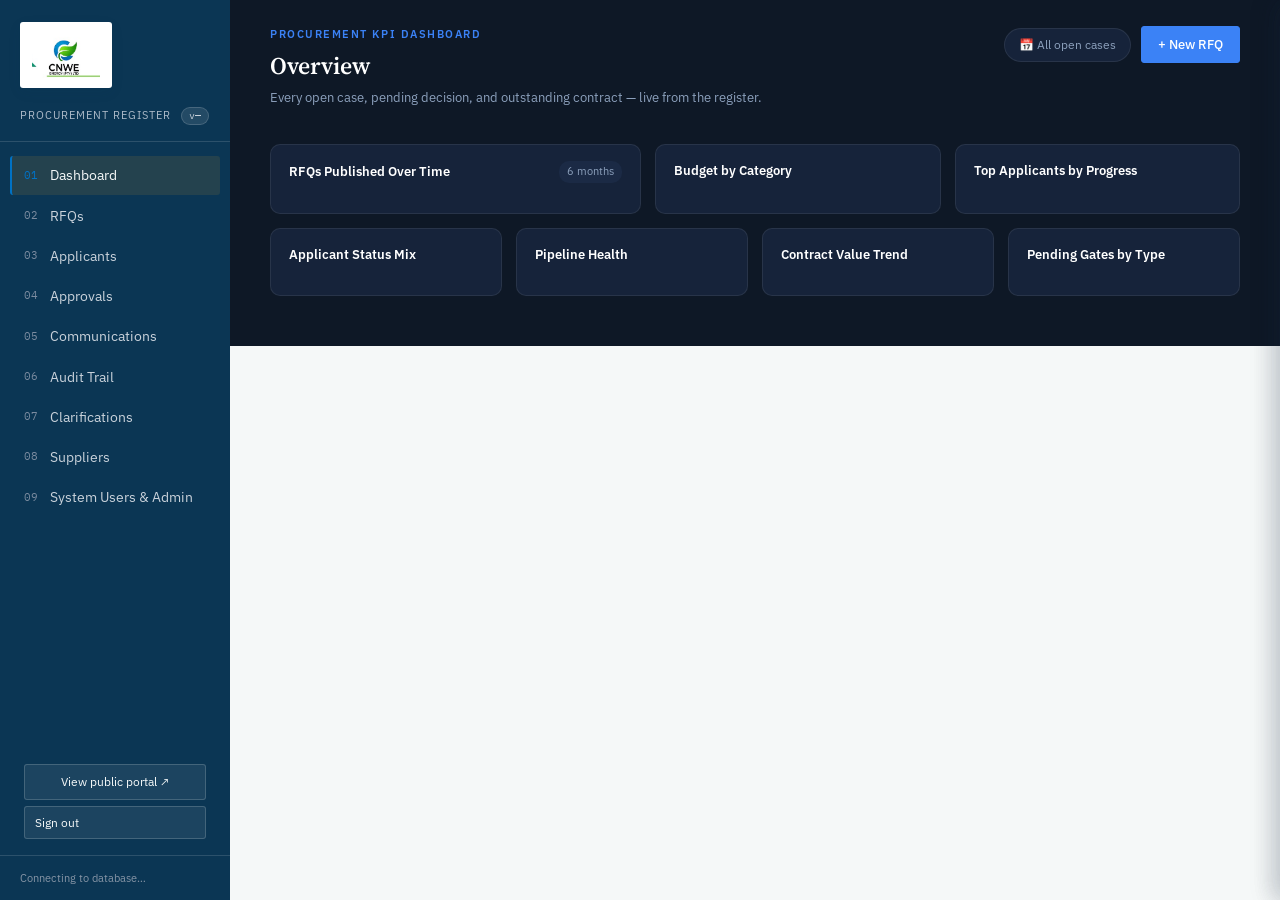
==== commit 19f03dc2: "Remove Reports section from admin.html Removed the Reports section and its associated elements from " ====
--- a/admin.html
+++ b/admin.html
@@ -32,7 +32,6 @@
       <div class="tab" data-view="clarifications"><span class="num">07</span><span class="label">Clarifications</span></div>
       <div class="tab" data-view="suppliers"><span class="num">08</span><span class="label">Suppliers</span></div>
       <div class="tab" data-view="employees"><span class="num">09</span><span class="label">System Users &amp; Admin</span></div>
-      <div class="tab" data-view="reports"><span class="num">10</span><span class="label">Reports</span></div>
     </nav>
     <div class="role-toggle">
       <a id="btn-public" href="index.html" target="_blank" rel="noopener" style="display:block; text-align:center; text-decoration:none;">View public portal ↗</a>
@@ -267,56 +266,6 @@
           <table id="employees-table"></table>
         </div>
       </div>
-    </section>
-
-    <!-- REPORTS -->
-    <section class="view" id="view-reports">
-      <div class="page-head">
-        <div>
-          <div class="eyebrow">Insights</div>
-          <h1>Reports</h1>
-          <div class="desc">Select a date range and sections, then generate a branded report you can download as PDF or Word.</div>
-        </div>
-      </div>
-      <div class="panel">
-        <div class="panel-head"><h3>Report Settings</h3></div>
-        <div class="panel-body" style="padding:18px;">
-          <div style="display:flex; flex-wrap:wrap; gap:16px; align-items:flex-end; margin-bottom:20px;">
-            <div>
-              <label style="font-weight:600; display:block; margin-bottom:6px; font-size:13px; color:var(--ink-2);">From</label>
-              <input type="date" id="cnwe-report-date-from" style="padding:8px 12px; border:1px solid var(--stroke); border-radius:var(--radius); font-size:14px; background:var(--paper-2); color:var(--ink);">
-            </div>
-            <div>
-              <label style="font-weight:600; display:block; margin-bottom:6px; font-size:13px; color:var(--ink-2);">To</label>
-              <input type="date" id="cnwe-report-date-to" style="padding:8px 12px; border:1px solid var(--stroke); border-radius:var(--radius); font-size:14px; background:var(--paper-2); color:var(--ink);">
-            </div>
-            <div style="display:flex; gap:8px;">
-              <button class="btn secondary small" onclick="setCnweReportRange('week')">This Week</button>
-              <button class="btn secondary small" onclick="setCnweReportRange('month')">This Month</button>
-              <button class="btn secondary small" onclick="setCnweReportRange('quarter')">This Quarter</button>
-              <button class="btn secondary small" onclick="setCnweReportRange('year')">This Year</button>
-            </div>
-          </div>
-          <div style="margin-bottom:20px;">
-            <label style="font-weight:600; display:block; margin-bottom:8px; font-size:13px; color:var(--ink-2);">Include in Report:</label>
-            <div style="display:flex; flex-wrap:wrap; gap:12px;">
-              <label style="display:flex; align-items:center; gap:6px; font-size:13px; cursor:pointer; color:var(--ink);"><input type="checkbox" id="cnwe-rpt-summary" checked> Executive Summary</label>
-              <label style="display:flex; align-items:center; gap:6px; font-size:13px; cursor:pointer; color:var(--ink);"><input type="checkbox" id="cnwe-rpt-rfqs" checked> RFQ Register</label>
-              <label style="display:flex; align-items:center; gap:6px; font-size:13px; cursor:pointer; color:var(--ink);"><input type="checkbox" id="cnwe-rpt-status-chart" checked> RFQ Status Chart</label>
-              <label style="display:flex; align-items:center; gap:6px; font-size:13px; cursor:pointer; color:var(--ink);"><input type="checkbox" id="cnwe-rpt-apps-chart" checked> Applications per RFQ</label>
-              <label style="display:flex; align-items:center; gap:6px; font-size:13px; cursor:pointer; color:var(--ink);"><input type="checkbox" id="cnwe-rpt-suppliers" checked> Supplier Overview</label>
-              <label style="display:flex; align-items:center; gap:6px; font-size:13px; cursor:pointer; color:var(--ink);"><input type="checkbox" id="cnwe-rpt-submissions" checked> Submission Status</label>
-              <label style="display:flex; align-items:center; gap:6px; font-size:13px; cursor:pointer; color:var(--ink);"><input type="checkbox" id="cnwe-rpt-clarifications" checked> Clarifications</label>
-            </div>
-          </div>
-          <div style="display:flex; gap:10px; flex-wrap:wrap;">
-            <button class="btn gold" onclick="generateCnweReport()">Generate Report</button>
-            <button class="btn secondary" id="cnwe-report-pdf-btn" style="display:none;" onclick="downloadCnweReportPDF()">Download PDF</button>
-            <button class="btn secondary" id="cnwe-report-word-btn" style="display:none;" onclick="downloadCnweReportWord()">Download Word</button>
-          </div>
-        </div>
-      </div>
-      <div id="cnwe-report-output" style="margin-top:20px;"></div>
     </section>
 
   </main>
@@ -757,7 +706,6 @@
 <div id="toast-wrap"></div>
 
 <script src="https://cdn.jsdelivr.net/npm/@supabase/supabase-js@2/dist/umd/supabase.js"></script>
-<script src="https://cdnjs.cloudflare.com/ajax/libs/html2pdf.js/0.10.2/html2pdf.bundle.min.js"></script>
 <script src="app.js"></script>
 <script>initAdminPage();</script>
 </body>
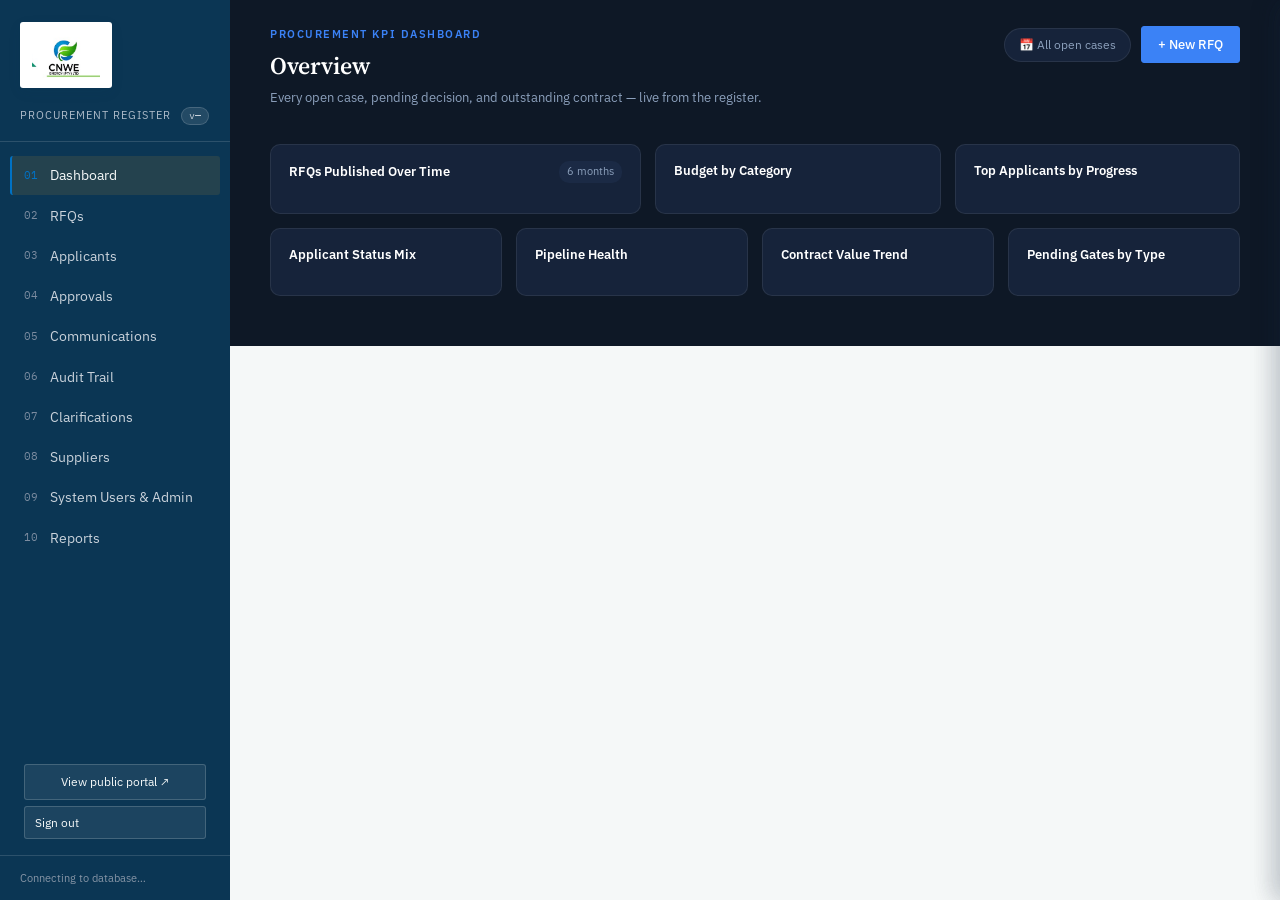
==== commit 64888c69: "Add reports section with date range and settings" ====
--- a/admin.html
+++ b/admin.html
@@ -32,6 +32,7 @@
       <div class="tab" data-view="clarifications"><span class="num">07</span><span class="label">Clarifications</span></div>
       <div class="tab" data-view="suppliers"><span class="num">08</span><span class="label">Suppliers</span></div>
       <div class="tab" data-view="employees"><span class="num">09</span><span class="label">System Users &amp; Admin</span></div>
+      <div class="tab" data-view="reports"><span class="num">10</span><span class="label">Reports</span></div>
     </nav>
     <div class="role-toggle">
       <a id="btn-public" href="index.html" target="_blank" rel="noopener" style="display:block; text-align:center; text-decoration:none;">View public portal ↗</a>
@@ -266,6 +267,56 @@
           <table id="employees-table"></table>
         </div>
       </div>
+    </section>
+
+    <!-- REPORTS -->
+    <section class="view" id="view-reports">
+      <div class="page-head">
+        <div>
+          <div class="eyebrow">Insights</div>
+          <h1>Reports</h1>
+          <div class="desc">Select a date range and sections, then generate a branded report you can download as PDF or Word.</div>
+        </div>
+      </div>
+      <div class="panel">
+        <div class="panel-head"><h3>Report Settings</h3></div>
+        <div class="panel-body" style="padding:18px;">
+          <div style="display:flex; flex-wrap:wrap; gap:16px; align-items:flex-end; margin-bottom:20px;">
+            <div>
+              <label style="font-weight:600; display:block; margin-bottom:6px; font-size:13px; color:var(--ink-2);">From</label>
+              <input type="date" id="cnwe-report-date-from" style="padding:8px 12px; border:1px solid var(--stroke); border-radius:var(--radius); font-size:14px; background:var(--paper-2); color:var(--ink);">
+            </div>
+            <div>
+              <label style="font-weight:600; display:block; margin-bottom:6px; font-size:13px; color:var(--ink-2);">To</label>
+              <input type="date" id="cnwe-report-date-to" style="padding:8px 12px; border:1px solid var(--stroke); border-radius:var(--radius); font-size:14px; background:var(--paper-2); color:var(--ink);">
+            </div>
+            <div style="display:flex; gap:8px;">
+              <button class="btn secondary small" onclick="setCnweReportRange('week')">This Week</button>
+              <button class="btn secondary small" onclick="setCnweReportRange('month')">This Month</button>
+              <button class="btn secondary small" onclick="setCnweReportRange('quarter')">This Quarter</button>
+              <button class="btn secondary small" onclick="setCnweReportRange('year')">This Year</button>
+            </div>
+          </div>
+          <div style="margin-bottom:20px;">
+            <label style="font-weight:600; display:block; margin-bottom:8px; font-size:13px; color:var(--ink-2);">Include in Report:</label>
+            <div style="display:flex; flex-wrap:wrap; gap:12px;">
+              <label style="display:flex; align-items:center; gap:6px; font-size:13px; cursor:pointer; color:var(--ink);"><input type="checkbox" id="cnwe-rpt-summary" checked> Executive Summary</label>
+              <label style="display:flex; align-items:center; gap:6px; font-size:13px; cursor:pointer; color:var(--ink);"><input type="checkbox" id="cnwe-rpt-rfqs" checked> RFQ Register</label>
+              <label style="display:flex; align-items:center; gap:6px; font-size:13px; cursor:pointer; color:var(--ink);"><input type="checkbox" id="cnwe-rpt-status-chart" checked> RFQ Status Chart</label>
+              <label style="display:flex; align-items:center; gap:6px; font-size:13px; cursor:pointer; color:var(--ink);"><input type="checkbox" id="cnwe-rpt-apps-chart" checked> Applications per RFQ</label>
+              <label style="display:flex; align-items:center; gap:6px; font-size:13px; cursor:pointer; color:var(--ink);"><input type="checkbox" id="cnwe-rpt-suppliers" checked> Supplier Overview</label>
+              <label style="display:flex; align-items:center; gap:6px; font-size:13px; cursor:pointer; color:var(--ink);"><input type="checkbox" id="cnwe-rpt-submissions" checked> Submission Status</label>
+              <label style="display:flex; align-items:center; gap:6px; font-size:13px; cursor:pointer; color:var(--ink);"><input type="checkbox" id="cnwe-rpt-clarifications" checked> Clarifications</label>
+            </div>
+          </div>
+          <div style="display:flex; gap:10px; flex-wrap:wrap;">
+            <button class="btn gold" onclick="generateCnweReport()">Generate Report</button>
+            <button class="btn secondary" id="cnwe-report-pdf-btn" style="display:none;" onclick="downloadCnweReportPDF()">Download PDF</button>
+            <button class="btn secondary" id="cnwe-report-word-btn" style="display:none;" onclick="downloadCnweReportWord()">Download Word</button>
+          </div>
+        </div>
+      </div>
+      <div id="cnwe-report-output" style="margin-top:20px;"></div>
     </section>
 
   </main>
@@ -706,7 +757,8 @@
 <div id="toast-wrap"></div>
 
 <script src="https://cdn.jsdelivr.net/npm/@supabase/supabase-js@2/dist/umd/supabase.js"></script>
-<script src="app.js"></script>
+<script src="https://cdnjs.cloudflare.com/ajax/libs/html2pdf.js/0.10.2/html2pdf.bundle.min.js"></script>
+<script src="app.js?v=4"></script>
 <script>initAdminPage();</script>
 </body>
 </html>
--- a/styles.css
+++ b/styles.css
@@ -1,4 +1,4 @@
-  :root{
+:root{
     --paper:#F5F8F8;
     --paper-2:#E9F1F1;
     --ink:#0B3654;
@@ -409,3 +409,43 @@
   @media (max-width: 480px){
     .modal-date-row{flex-direction:column; gap:0;}
   }
+
+
+  /* ---------- overdue review highlighting ---------- */
+  .kd-alarm{
+    display:flex; align-items:center; gap:18px; flex-wrap:wrap;
+    background:var(--rust); color:#fff; border-radius:var(--radius);
+    padding:18px 22px; margin-bottom:18px; box-shadow:0 4px 18px rgba(184,14,10,.35);
+    border:3px solid #7d0906; animation:kd-alarm-pulse 2.4s ease-in-out infinite;
+  }
+  @keyframes kd-alarm-pulse{ 0%,100%{box-shadow:0 4px 18px rgba(184,14,10,.35);} 50%{box-shadow:0 4px 28px rgba(184,14,10,.75);} }
+  @media (prefers-reduced-motion: reduce){ .kd-alarm{animation:none;} }
+  .kd-alarm-icon{font-size:44px; line-height:1;}
+  .kd-alarm-body{flex:1; min-width:240px;}
+  .kd-alarm-title{font-size:26px; font-weight:800; letter-spacing:.03em; line-height:1.15;}
+  .kd-alarm-text{font-size:15px; margin-top:6px;}
+  .kd-alarm-sub{font-size:12.5px; margin-top:4px; opacity:.9;}
+  .kd-alarm-btn{
+    background:#fff; color:var(--rust); border:0; border-radius:var(--radius);
+    font-weight:700; font-size:14px; padding:12px 18px; cursor:pointer;
+  }
+  .kd-alarm-btn:hover{background:#ffeceb;}
+
+  .od-strip{display:flex; align-items:center; gap:14px; flex-wrap:wrap; padding:10px 14px; border-radius:var(--radius); margin-bottom:12px; font-size:13px;}
+  .od-strip.bad{background:var(--rust-bg); color:var(--rust); border:1px solid var(--rust);}
+  .od-strip.ok{background:var(--sage-bg); color:var(--sage); border:1px solid var(--sage);}
+  .od-strip .btn{margin-left:auto;}
+
+  .kcol-head.chev{
+    color:#fff; border:0; padding:9px 22px 9px 14px; margin-bottom:0; align-items:center;
+    clip-path:polygon(0 0, calc(100% - 14px) 0, 100% 50%, calc(100% - 14px) 100%, 0 100%);
+    text-transform:none; letter-spacing:0; font-size:12px; font-weight:600; cursor:pointer;
+  }
+  .kcol-head.chev.bad{background:var(--rust);}
+  .kcol-head.chev.unsuc{background:#7b8794;}
+  .kcol-head .chev-name{overflow:hidden; text-overflow:ellipsis; white-space:nowrap; padding-right:8px;}
+  .kcol-head .chev-count{background:rgba(255,255,255,.25); border-radius:10px; padding:0 8px; font-weight:700;}
+  .kcol-sub{font-size:11px; color:var(--ink-3); padding:5px 4px 8px 4px; border-bottom:2px solid var(--line); margin-bottom:10px;}
+  .kcol-sub.bad{color:var(--rust); font-weight:700; border-bottom-color:var(--rust);}
+  .kcard.overdue{border-left-color:var(--rust); background:var(--rust-bg);}
+  .kcard .od-tag{font-size:10px; font-weight:800; letter-spacing:.04em; color:#fff; background:var(--rust); border-radius:3px; padding:2px 6px; display:inline-block; margin-bottom:6px;}
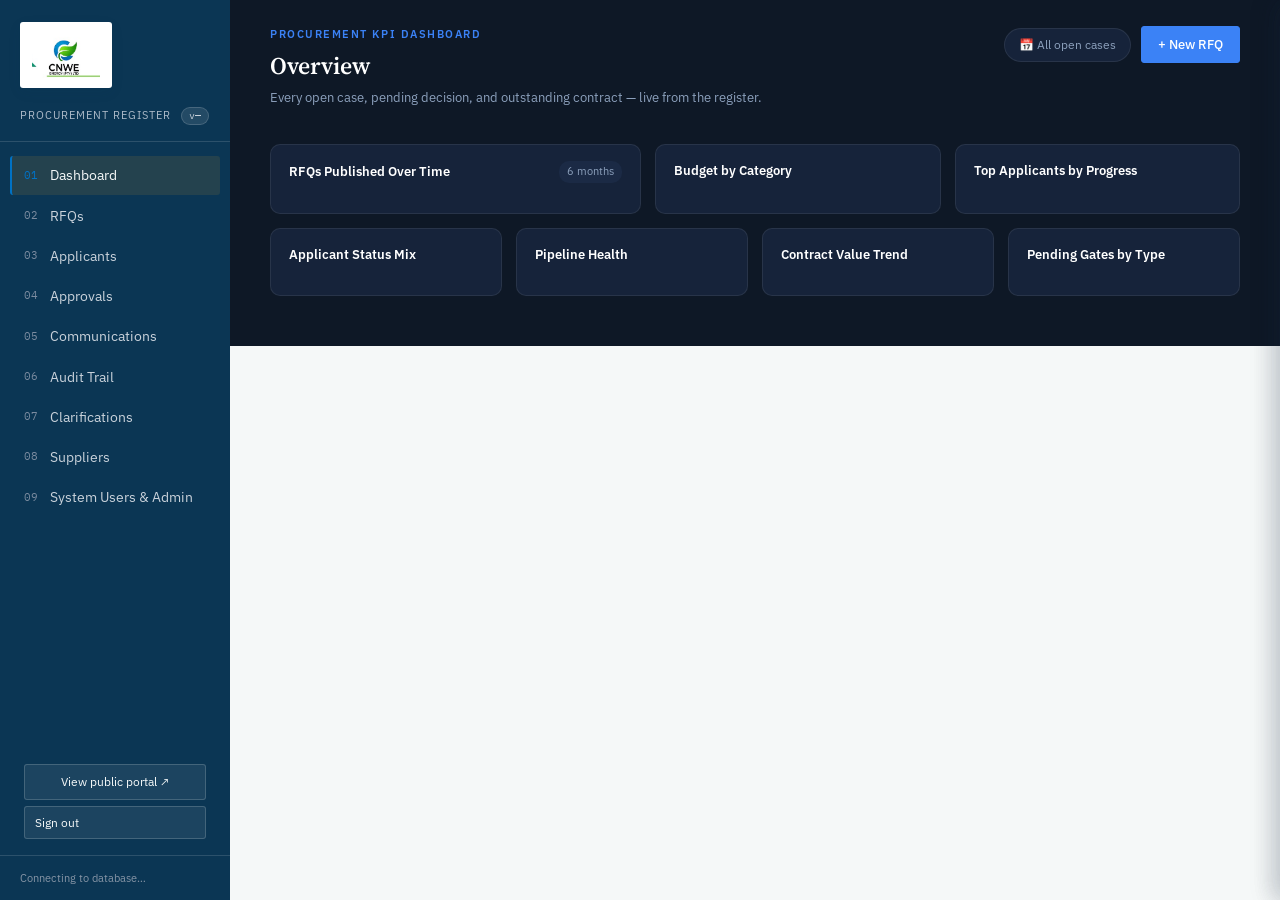
==== commit be634d68: "Remove reports section and add document upload feature Removed the reports section and related eleme" ====
--- a/admin.html
+++ b/admin.html
@@ -32,7 +32,6 @@
       <div class="tab" data-view="clarifications"><span class="num">07</span><span class="label">Clarifications</span></div>
       <div class="tab" data-view="suppliers"><span class="num">08</span><span class="label">Suppliers</span></div>
       <div class="tab" data-view="employees"><span class="num">09</span><span class="label">System Users &amp; Admin</span></div>
-      <div class="tab" data-view="reports"><span class="num">10</span><span class="label">Reports</span></div>
     </nav>
     <div class="role-toggle">
       <a id="btn-public" href="index.html" target="_blank" rel="noopener" style="display:block; text-align:center; text-decoration:none;">View public portal ↗</a>
@@ -58,6 +57,8 @@
             <button class="btn gold" onclick="openNewRfq()">+ New RFQ</button>
           </div>
         </div>
+
+        <div id="kd-alert"></div>
 
         <div class="kd-stats" id="kd-stats"></div>
 
@@ -178,6 +179,7 @@
         </div>
         <select id="rfq-filter" style="width:auto;" onchange="renderApplicants()"></select>
       </div>
+      <div id="pipeline-overdue-strip"></div>
       <div class="kanban-scroll">
         <div class="kanban" id="kanban"></div>
       </div>
@@ -267,56 +269,6 @@
           <table id="employees-table"></table>
         </div>
       </div>
-    </section>
-
-    <!-- REPORTS -->
-    <section class="view" id="view-reports">
-      <div class="page-head">
-        <div>
-          <div class="eyebrow">Insights</div>
-          <h1>Reports</h1>
-          <div class="desc">Select a date range and sections, then generate a branded report you can download as PDF or Word.</div>
-        </div>
-      </div>
-      <div class="panel">
-        <div class="panel-head"><h3>Report Settings</h3></div>
-        <div class="panel-body" style="padding:18px;">
-          <div style="display:flex; flex-wrap:wrap; gap:16px; align-items:flex-end; margin-bottom:20px;">
-            <div>
-              <label style="font-weight:600; display:block; margin-bottom:6px; font-size:13px; color:var(--ink-2);">From</label>
-              <input type="date" id="cnwe-report-date-from" style="padding:8px 12px; border:1px solid var(--stroke); border-radius:var(--radius); font-size:14px; background:var(--paper-2); color:var(--ink);">
-            </div>
-            <div>
-              <label style="font-weight:600; display:block; margin-bottom:6px; font-size:13px; color:var(--ink-2);">To</label>
-              <input type="date" id="cnwe-report-date-to" style="padding:8px 12px; border:1px solid var(--stroke); border-radius:var(--radius); font-size:14px; background:var(--paper-2); color:var(--ink);">
-            </div>
-            <div style="display:flex; gap:8px;">
-              <button class="btn secondary small" onclick="setCnweReportRange('week')">This Week</button>
-              <button class="btn secondary small" onclick="setCnweReportRange('month')">This Month</button>
-              <button class="btn secondary small" onclick="setCnweReportRange('quarter')">This Quarter</button>
-              <button class="btn secondary small" onclick="setCnweReportRange('year')">This Year</button>
-            </div>
-          </div>
-          <div style="margin-bottom:20px;">
-            <label style="font-weight:600; display:block; margin-bottom:8px; font-size:13px; color:var(--ink-2);">Include in Report:</label>
-            <div style="display:flex; flex-wrap:wrap; gap:12px;">
-              <label style="display:flex; align-items:center; gap:6px; font-size:13px; cursor:pointer; color:var(--ink);"><input type="checkbox" id="cnwe-rpt-summary" checked> Executive Summary</label>
-              <label style="display:flex; align-items:center; gap:6px; font-size:13px; cursor:pointer; color:var(--ink);"><input type="checkbox" id="cnwe-rpt-rfqs" checked> RFQ Register</label>
-              <label style="display:flex; align-items:center; gap:6px; font-size:13px; cursor:pointer; color:var(--ink);"><input type="checkbox" id="cnwe-rpt-status-chart" checked> RFQ Status Chart</label>
-              <label style="display:flex; align-items:center; gap:6px; font-size:13px; cursor:pointer; color:var(--ink);"><input type="checkbox" id="cnwe-rpt-apps-chart" checked> Applications per RFQ</label>
-              <label style="display:flex; align-items:center; gap:6px; font-size:13px; cursor:pointer; color:var(--ink);"><input type="checkbox" id="cnwe-rpt-suppliers" checked> Supplier Overview</label>
-              <label style="display:flex; align-items:center; gap:6px; font-size:13px; cursor:pointer; color:var(--ink);"><input type="checkbox" id="cnwe-rpt-submissions" checked> Submission Status</label>
-              <label style="display:flex; align-items:center; gap:6px; font-size:13px; cursor:pointer; color:var(--ink);"><input type="checkbox" id="cnwe-rpt-clarifications" checked> Clarifications</label>
-            </div>
-          </div>
-          <div style="display:flex; gap:10px; flex-wrap:wrap;">
-            <button class="btn gold" onclick="generateCnweReport()">Generate Report</button>
-            <button class="btn secondary" id="cnwe-report-pdf-btn" style="display:none;" onclick="downloadCnweReportPDF()">Download PDF</button>
-            <button class="btn secondary" id="cnwe-report-word-btn" style="display:none;" onclick="downloadCnweReportWord()">Download Word</button>
-          </div>
-        </div>
-      </div>
-      <div id="cnwe-report-output" style="margin-top:20px;"></div>
     </section>
 
   </main>
@@ -431,18 +383,8 @@
       <div style="flex:1;"><label>Closes</label><input type="datetime-local" id="nr-close"></div>
     </div>
     <label>Province(s)</label>
-    <div id="nr-provinces" style="display:flex; flex-wrap:wrap; gap:6px 16px; padding:10px 12px; background:var(--paper-2); border-radius:var(--radius); margin-bottom:4px;">
-      <label style="display:flex; align-items:center; gap:5px; font-weight:400; margin:0;"><input type="checkbox" class="nr-province-cb" value="Eastern Cape" style="width:auto;"> Eastern Cape</label>
-      <label style="display:flex; align-items:center; gap:5px; font-weight:400; margin:0;"><input type="checkbox" class="nr-province-cb" value="Free State" style="width:auto;"> Free State</label>
-      <label style="display:flex; align-items:center; gap:5px; font-weight:400; margin:0;"><input type="checkbox" class="nr-province-cb" value="Gauteng" style="width:auto;"> Gauteng</label>
-      <label style="display:flex; align-items:center; gap:5px; font-weight:400; margin:0;"><input type="checkbox" class="nr-province-cb" value="KwaZulu-Natal" style="width:auto;"> KwaZulu-Natal</label>
-      <label style="display:flex; align-items:center; gap:5px; font-weight:400; margin:0;"><input type="checkbox" class="nr-province-cb" value="Limpopo" style="width:auto;"> Limpopo</label>
-      <label style="display:flex; align-items:center; gap:5px; font-weight:400; margin:0;"><input type="checkbox" class="nr-province-cb" value="Mpumalanga" style="width:auto;"> Mpumalanga</label>
-      <label style="display:flex; align-items:center; gap:5px; font-weight:400; margin:0;"><input type="checkbox" class="nr-province-cb" value="Northern Cape" style="width:auto;"> Northern Cape</label>
-      <label style="display:flex; align-items:center; gap:5px; font-weight:400; margin:0;"><input type="checkbox" class="nr-province-cb" value="North West" style="width:auto;"> North West</label>
-      <label style="display:flex; align-items:center; gap:5px; font-weight:400; margin:0;"><input type="checkbox" class="nr-province-cb" value="Western Cape" style="width:auto;"> Western Cape</label>
-    </div>
-    <div style="font-size:11.5px; color:var(--ink-3); margin:-2px 0 8px 0;">Select where this tender applies. When published, suppliers registered in any of these provinces (or registered for all provinces) are emailed automatically. Leave none selected to notify every active supplier regardless of province.</div>
+    <div id="nr-provinces" style="padding:10px 12px; background:var(--paper-2); border-radius:var(--radius); margin-bottom:4px; font-weight:600;">Free State</div>
+    <div style="font-size:11.5px; color:var(--ink-3); margin:-2px 0 8px 0;">CNWE tenders are issued for the Free State only. When published, suppliers registered in the Free State (or registered for all provinces) are emailed automatically.</div>
     <label>Town / city (optional)</label>
     <input type="text" id="nr-town" placeholder="e.g. Boshof, or leave blank if not site-specific">
     <div style="font-size:11.5px; color:var(--ink-3); margin:-2px 0 8px 0;">Shown alongside the province(s) on the public listing, for tenderers' reference only — it has no effect on which suppliers get notified.</div>
@@ -559,6 +501,13 @@
     <input type="text" id="add-title" placeholder="e.g. Addendum 1 — Closing date extended / Clarification on site access">
     <label>Details</label>
     <textarea id="add-text" placeholder="The full text of the addendum or clarification" style="min-height:140px;"></textarea>
+    <label>Documents (optional)</label>
+    <div id="add-attachlist" style="margin-bottom:6px;"></div>
+    <label class="btn secondary small" style="display:inline-block; cursor:pointer; margin-bottom:4px;">
+      + Add documents
+      <input type="file" id="add-file-input" multiple style="display:none;" onchange="handleAddendumFiles(this)">
+    </label>
+    <div style="font-size:11.5px; color:var(--ink-3);">Select several files at once, or add them in batches. They appear on the public listing and are attached to the email.</div>
     <label style="display:flex; align-items:flex-start; gap:8px; margin-top:12px; font-weight:400; font-size:13px;">
       <input type="checkbox" id="add-notify" checked style="width:auto; margin-top:3px;">
       <span>Also email everyone who has already applied to this RFQ (excludes unsuccessful applicants)</span>
@@ -757,8 +706,7 @@
 <div id="toast-wrap"></div>
 
 <script src="https://cdn.jsdelivr.net/npm/@supabase/supabase-js@2/dist/umd/supabase.js"></script>
-<script src="https://cdnjs.cloudflare.com/ajax/libs/html2pdf.js/0.10.2/html2pdf.bundle.min.js"></script>
-<script src="app.js?v=4"></script>
+<script src="app.js"></script>
 <script>initAdminPage();</script>
 </body>
 </html>
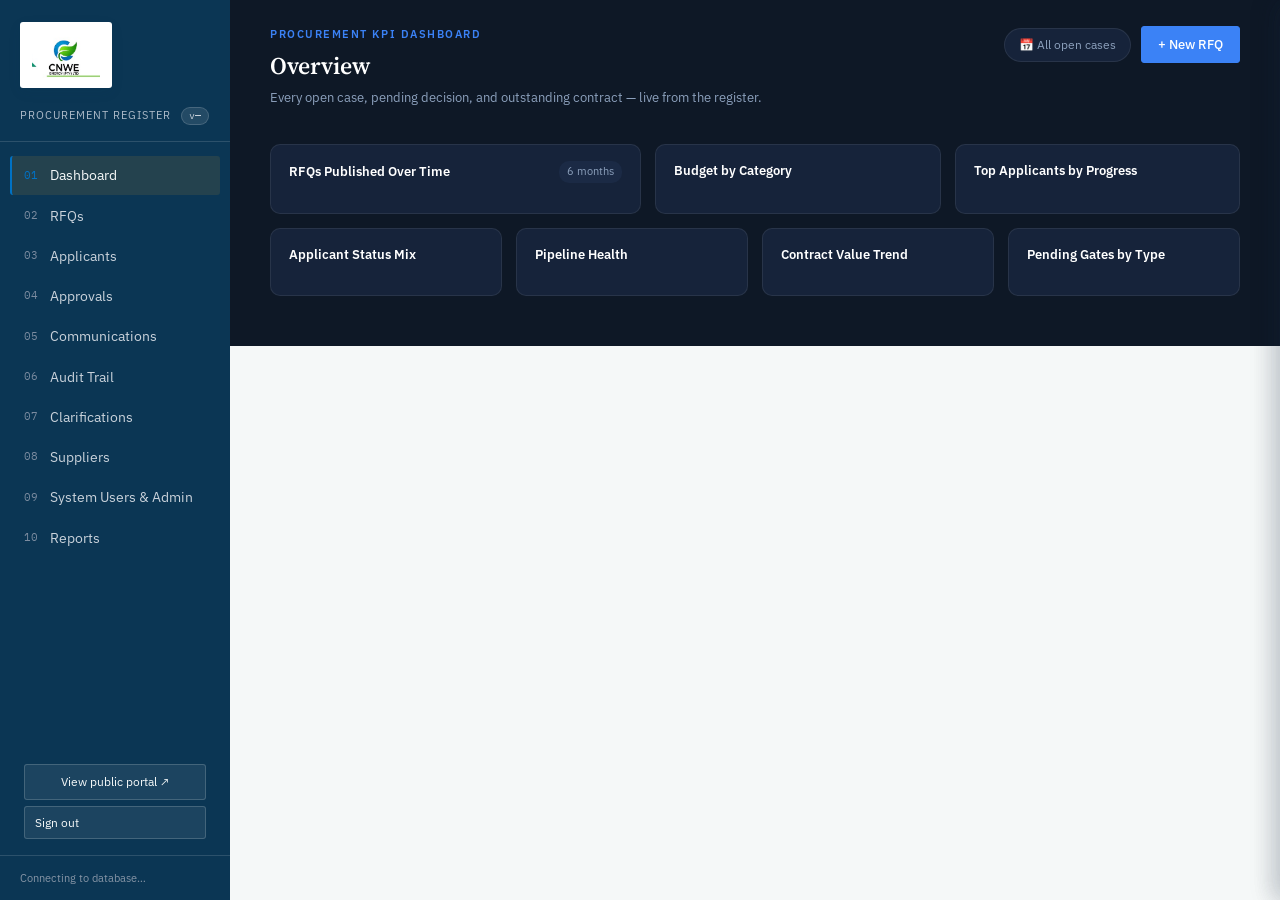
==== commit 31d8afdc: "Add reports section with generation settings Added a new section for generating reports with setting" ====
--- a/admin.html
+++ b/admin.html
@@ -32,6 +32,7 @@
       <div class="tab" data-view="clarifications"><span class="num">07</span><span class="label">Clarifications</span></div>
       <div class="tab" data-view="suppliers"><span class="num">08</span><span class="label">Suppliers</span></div>
       <div class="tab" data-view="employees"><span class="num">09</span><span class="label">System Users &amp; Admin</span></div>
+      <div class="tab" data-view="reports"><span class="num">10</span><span class="label">Reports</span></div>
     </nav>
     <div class="role-toggle">
       <a id="btn-public" href="index.html" target="_blank" rel="noopener" style="display:block; text-align:center; text-decoration:none;">View public portal ↗</a>
@@ -269,6 +270,56 @@
           <table id="employees-table"></table>
         </div>
       </div>
+    </section>
+
+    <!-- REPORTS -->
+    <section class="view" id="view-reports">
+      <div class="page-head">
+        <div>
+          <div class="eyebrow">Insights</div>
+          <h1>Reports</h1>
+          <div class="desc">Select a date range and sections, then generate a branded report you can download as PDF or Word.</div>
+        </div>
+      </div>
+      <div class="panel">
+        <div class="panel-head"><h3>Report Settings</h3></div>
+        <div class="panel-body" style="padding:18px;">
+          <div style="display:flex; flex-wrap:wrap; gap:16px; align-items:flex-end; margin-bottom:20px;">
+            <div>
+              <label style="font-weight:600; display:block; margin-bottom:6px; font-size:13px; color:var(--ink-2);">From</label>
+              <input type="date" id="cnwe-report-date-from" style="padding:8px 12px; border:1px solid var(--stroke); border-radius:var(--radius); font-size:14px; background:var(--paper-2); color:var(--ink);">
+            </div>
+            <div>
+              <label style="font-weight:600; display:block; margin-bottom:6px; font-size:13px; color:var(--ink-2);">To</label>
+              <input type="date" id="cnwe-report-date-to" style="padding:8px 12px; border:1px solid var(--stroke); border-radius:var(--radius); font-size:14px; background:var(--paper-2); color:var(--ink);">
+            </div>
+            <div style="display:flex; gap:8px;">
+              <button class="btn secondary small" onclick="setCnweReportRange('week')">This Week</button>
+              <button class="btn secondary small" onclick="setCnweReportRange('month')">This Month</button>
+              <button class="btn secondary small" onclick="setCnweReportRange('quarter')">This Quarter</button>
+              <button class="btn secondary small" onclick="setCnweReportRange('year')">This Year</button>
+            </div>
+          </div>
+          <div style="margin-bottom:20px;">
+            <label style="font-weight:600; display:block; margin-bottom:8px; font-size:13px; color:var(--ink-2);">Include in Report:</label>
+            <div style="display:flex; flex-wrap:wrap; gap:12px;">
+              <label style="display:flex; align-items:center; gap:6px; font-size:13px; cursor:pointer; color:var(--ink);"><input type="checkbox" id="cnwe-rpt-summary" checked> Executive Summary</label>
+              <label style="display:flex; align-items:center; gap:6px; font-size:13px; cursor:pointer; color:var(--ink);"><input type="checkbox" id="cnwe-rpt-rfqs" checked> RFQ Register</label>
+              <label style="display:flex; align-items:center; gap:6px; font-size:13px; cursor:pointer; color:var(--ink);"><input type="checkbox" id="cnwe-rpt-status-chart" checked> RFQ Status Chart</label>
+              <label style="display:flex; align-items:center; gap:6px; font-size:13px; cursor:pointer; color:var(--ink);"><input type="checkbox" id="cnwe-rpt-apps-chart" checked> Applications per RFQ</label>
+              <label style="display:flex; align-items:center; gap:6px; font-size:13px; cursor:pointer; color:var(--ink);"><input type="checkbox" id="cnwe-rpt-suppliers" checked> Supplier Overview</label>
+              <label style="display:flex; align-items:center; gap:6px; font-size:13px; cursor:pointer; color:var(--ink);"><input type="checkbox" id="cnwe-rpt-submissions" checked> Submission Status</label>
+              <label style="display:flex; align-items:center; gap:6px; font-size:13px; cursor:pointer; color:var(--ink);"><input type="checkbox" id="cnwe-rpt-clarifications" checked> Clarifications</label>
+            </div>
+          </div>
+          <div style="display:flex; gap:10px; flex-wrap:wrap;">
+            <button class="btn gold" onclick="generateCnweReport()">Generate Report</button>
+            <button class="btn secondary" id="cnwe-report-pdf-btn" style="display:none;" onclick="downloadCnweReportPDF()">Download PDF</button>
+            <button class="btn secondary" id="cnwe-report-word-btn" style="display:none;" onclick="downloadCnweReportWord()">Download Word</button>
+          </div>
+        </div>
+      </div>
+      <div id="cnwe-report-output" style="margin-top:20px;"></div>
     </section>
 
   </main>
@@ -706,7 +757,8 @@
 <div id="toast-wrap"></div>
 
 <script src="https://cdn.jsdelivr.net/npm/@supabase/supabase-js@2/dist/umd/supabase.js"></script>
-<script src="app.js"></script>
+<script src="https://cdnjs.cloudflare.com/ajax/libs/html2pdf.js/0.10.2/html2pdf.bundle.min.js"></script>
+<script src="app.js?v=4"></script>
 <script>initAdminPage();</script>
 </body>
 </html>
